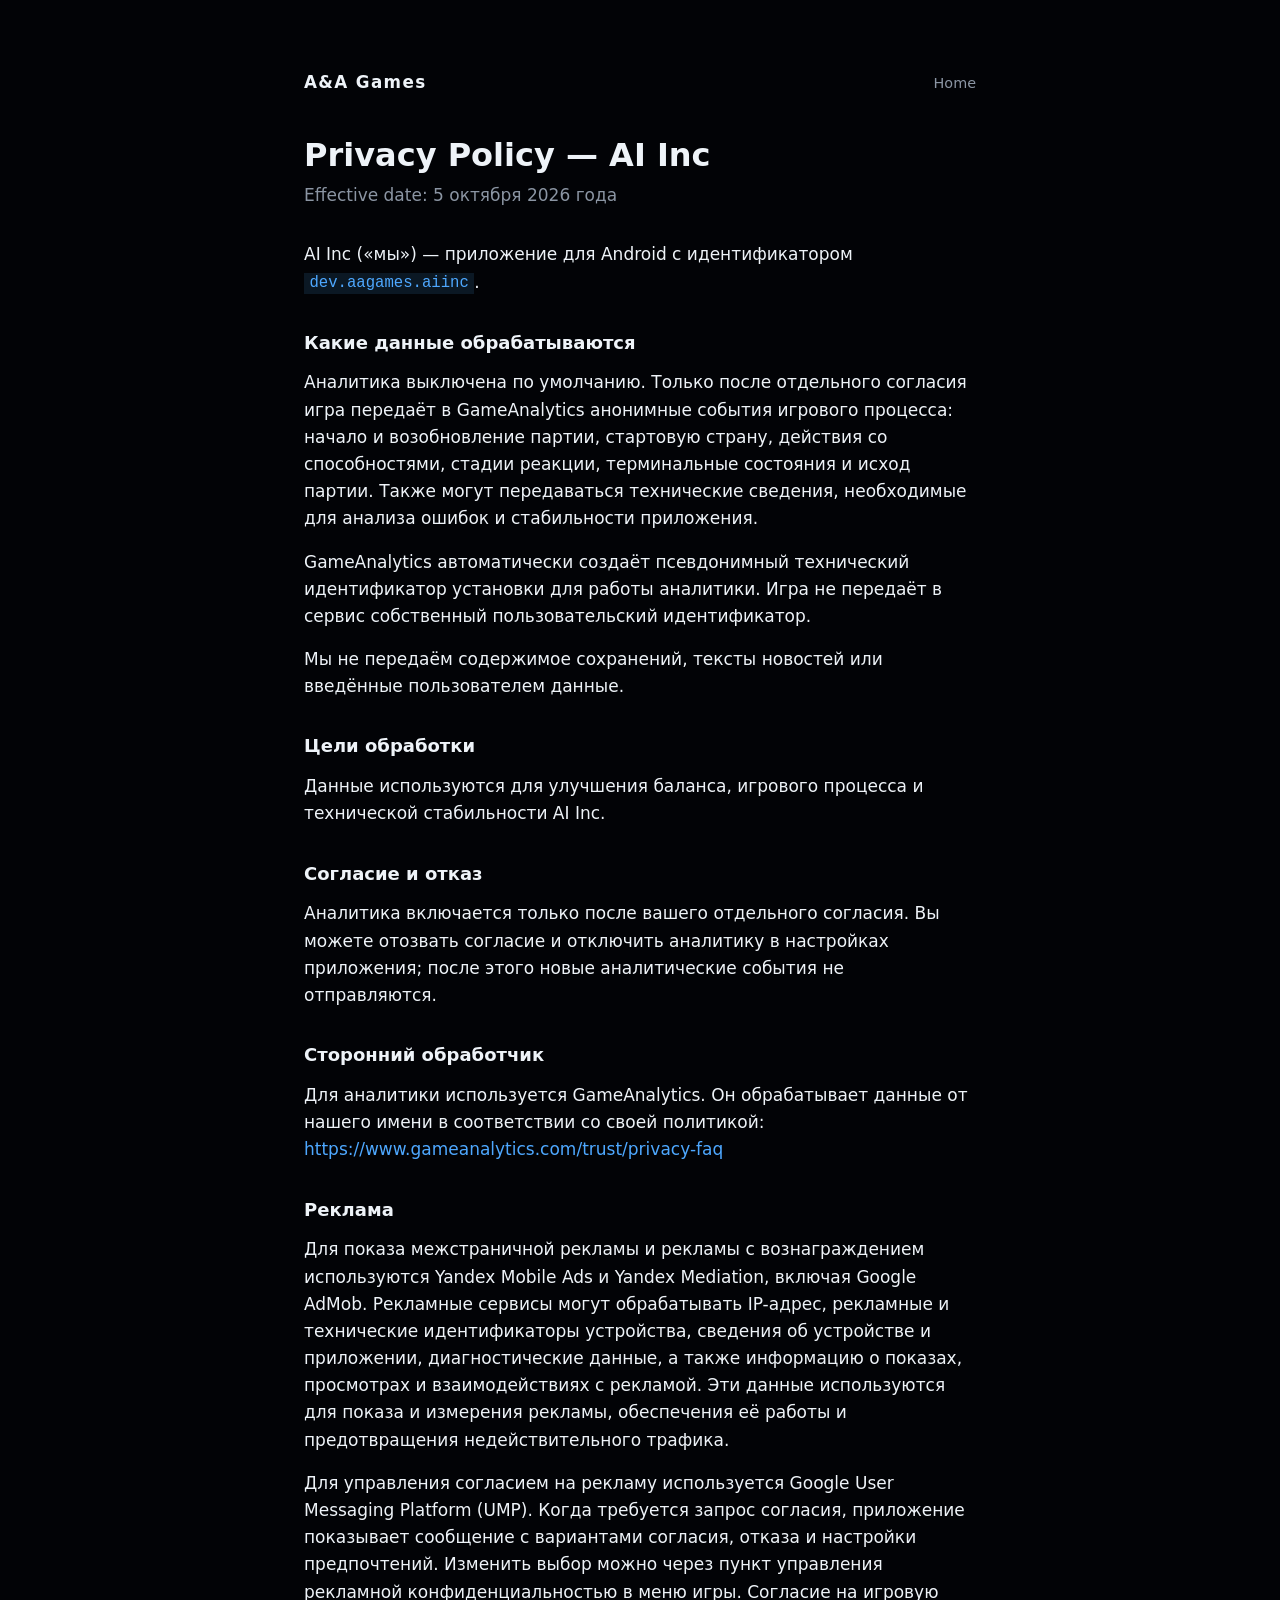
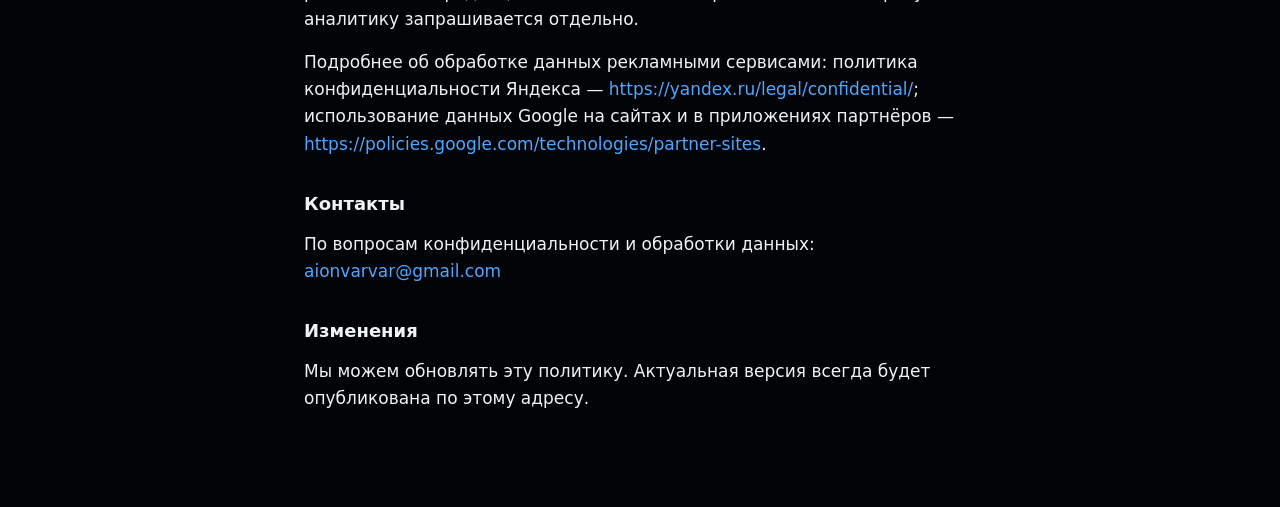
==== privacy/index.html @ 54293c4f "Update AI INC privacy policy for Yandex Mediation and AdMob" ====
<!DOCTYPE html>
<html lang="ru">
<head>
  <meta charset="utf-8">
  <meta name="viewport" content="width=device-width, initial-scale=1">
  <title>Privacy Policy — AI Inc</title>
  <meta name="description" content="Privacy Policy for AI Inc by A&amp;A Games.">
  <link rel="stylesheet" href="/styles.css">
</head>
<body>
  <div class="wrap">
    <header class="privacy-header">
      <p class="brand"><a href="/">A&amp;A Games</a></p>
      <a class="back" href="/">Home</a>
    </header>

    <main>
      <article>
        <h1>Privacy Policy — AI Inc</h1>
        <p class="effective-date">Effective date: 5 октября 2026 года</p>

        <p>AI Inc («мы») — приложение для Android с идентификатором <code>dev.aagames.aiinc</code>.</p>

        <h2>Какие данные обрабатываются</h2>
        <p>Аналитика выключена по умолчанию. Только после отдельного согласия игра передаёт в GameAnalytics анонимные события игрового процесса: начало и возобновление партии, стартовую страну, действия со способностями, стадии реакции, терминальные состояния и исход партии. Также могут передаваться технические сведения, необходимые для анализа ошибок и стабильности приложения.</p>
        <p>GameAnalytics автоматически создаёт псевдонимный технический идентификатор установки для работы аналитики. Игра не передаёт в сервис собственный пользовательский идентификатор.</p>
        <p>Мы не передаём содержимое сохранений, тексты новостей или введённые пользователем данные.</p>

        <h2>Цели обработки</h2>
        <p>Данные используются для улучшения баланса, игрового процесса и технической стабильности AI Inc.</p>

        <h2>Согласие и отказ</h2>
        <p>Аналитика включается только после вашего отдельного согласия. Вы можете отозвать согласие и отключить аналитику в настройках приложения; после этого новые аналитические события не отправляются.</p>

        <h2>Сторонний обработчик</h2>
        <p>Для аналитики используется GameAnalytics. Он обрабатывает данные от нашего имени в соответствии со своей политикой: <a href="https://www.gameanalytics.com/trust/privacy-faq">https://www.gameanalytics.com/trust/privacy-faq</a></p>

        <h2>Реклама</h2>
        <p>Для показа межстраничной рекламы и рекламы с вознаграждением используются Yandex Mobile Ads и Yandex Mediation, включая Google AdMob. Рекламные сервисы могут обрабатывать IP-адрес, рекламные и технические идентификаторы устройства, сведения об устройстве и приложении, диагностические данные, а также информацию о показах, просмотрах и взаимодействиях с рекламой. Эти данные используются для показа и измерения рекламы, обеспечения её работы и предотвращения недействительного трафика.</p>
        <p>Для управления согласием на рекламу используется Google User Messaging Platform (UMP). Когда требуется запрос согласия, приложение показывает сообщение с вариантами согласия, отказа и настройки предпочтений. Изменить выбор можно через пункт управления рекламной конфиденциальностью в меню игры. Согласие на игровую аналитику запрашивается отдельно.</p>
        <p>Подробнее об обработке данных рекламными сервисами: политика конфиденциальности Яндекса — <a href="https://yandex.ru/legal/confidential/">https://yandex.ru/legal/confidential/</a>; использование данных Google на сайтах и в приложениях партнёров — <a href="https://policies.google.com/technologies/partner-sites">https://policies.google.com/technologies/partner-sites</a>.</p>

        <h2>Контакты</h2>
        <p>По вопросам конфиденциальности и обработки данных: <a href="mailto:aionvarvar@gmail.com">aionvarvar@gmail.com</a></p>

        <h2>Изменения</h2>
        <p>Мы можем обновлять эту политику. Актуальная версия всегда будет опубликована по этому адресу.</p>
      </article>
    </main>
  </div>
</body>
</html>
---- styles.css ----
:root {
  color-scheme: dark;
  --bg: #020306;
  --bg-elevated: rgba(10, 16, 28, 0.72);
  --text: #eef3f8;
  --muted: #8b95a3;
  --line: rgba(120, 180, 255, 0.16);
  --accent: #4ea8ff;
  --accent-soft: rgba(78, 168, 255, 0.14);
  --accent-dim: rgba(78, 168, 255, 0.12);
  --focus: #7ec4ff;
}

* {
  box-sizing: border-box;
}

html {
  background: var(--bg);
}

body {
  margin: 0;
  min-height: 100vh;
  color: var(--text);
  font-family: "Segoe UI", system-ui, -apple-system, sans-serif;
  font-size: 1.0625rem;
  line-height: 1.6;
  background: var(--bg);
}

a {
  color: var(--accent);
  text-decoration: none;
}

a:hover {
  text-decoration: underline;
  text-underline-offset: 0.18em;
}

a:focus-visible {
  outline: 2px solid var(--focus);
  outline-offset: 3px;
}

/* —— Home: author title composition —— */

.page-home {
  background:
    radial-gradient(900px 520px at 50% 18%, rgba(40, 120, 255, 0.14), transparent 60%),
    radial-gradient(700px 420px at 50% 100%, rgba(20, 60, 120, 0.18), transparent 55%),
    #000;
}

.home {
  width: min(44rem, calc(100% - 2.5rem));
  margin: 0 auto;
  min-height: 100vh;
  padding: 2.5rem 0 2.75rem;
  display: flex;
  flex-direction: column;
}

.hero {
  text-align: center;
  padding: 0.5rem 0 1.75rem;
}

.hero__stage {
  position: relative;
  width: min(100%, 34rem);
  margin: 0 auto;
  aspect-ratio: 16 / 11;
  display: grid;
  place-items: center;
  isolation: isolate;
}

.hero__glow {
  position: absolute;
  inset: 12% 8% 18%;
  background: radial-gradient(ellipse at center, rgba(70, 150, 255, 0.28), transparent 68%);
  filter: blur(18px);
  z-index: 0;
  pointer-events: none;
}

.hero__mark {
  position: relative;
  z-index: 1;
  width: 100%;
  height: 100%;
  object-fit: contain;
  display: block;
  filter: drop-shadow(0 0 28px rgba(70, 150, 255, 0.22));
  user-select: none;
}

.hero__copy {
  margin-top: -0.35rem;
}

.page-home .brand {
  margin: 0;
  font-size: clamp(1.55rem, 4.2vw, 2rem);
  font-weight: 620;
  letter-spacing: 0.18em;
  text-transform: uppercase;
  line-height: 1.2;
}

.page-home .tagline {
  margin: 0.7rem 0 0;
  color: var(--muted);
  font-size: 0.78rem;
  font-weight: 500;
  letter-spacing: 0.34em;
  text-transform: uppercase;
}

.home-main {
  flex: 1;
  display: flex;
  flex-direction: column;
  justify-content: center;
  padding: 0.5rem 0 1.5rem;
}

.page-home .game {
  padding: 1.35rem 1.35rem 1.45rem;
  border: 1px solid var(--line);
  border-radius: 1rem;
  background:
    linear-gradient(180deg, rgba(18, 28, 46, 0.78), rgba(8, 12, 20, 0.88));
  box-shadow:
    0 0 0 1px rgba(255, 255, 255, 0.02) inset,
    0 18px 50px rgba(0, 0, 0, 0.35);
  backdrop-filter: blur(10px);
}

.page-home .game-status {
  margin: 0 0 0.55rem;
  color: var(--accent);
  font-size: 0.7rem;
  font-weight: 650;
  letter-spacing: 0.2em;
  text-transform: uppercase;
}

.page-home .game h2 {
  margin: 0 0 0.65rem;
  font-size: clamp(1.4rem, 3.5vw, 1.75rem);
  font-weight: 650;
  letter-spacing: 0.03em;
}

.page-home .game p {
  margin: 0;
  max-width: 38rem;
  color: #a6b0bd;
}

.page-home .site-footer {
  margin-top: auto;
  padding-top: 1.75rem;
  border-top: 1px solid rgba(120, 180, 255, 0.1);
  display: flex;
  flex-wrap: wrap;
  align-items: baseline;
  justify-content: space-between;
  gap: 1rem 1.75rem;
}

.site-footer__nav {
  display: flex;
  flex-wrap: wrap;
  gap: 0.85rem 1.75rem;
  font-size: 0.95rem;
}

.site-footer__copy {
  margin: 0;
  color: var(--muted);
  font-size: 0.88rem;
}

/* —— Privacy and shared document styles —— */

.wrap {
  width: min(42rem, calc(100% - 2.5rem));
  margin: 0 auto;
  padding: 4.5rem 0 5rem;
}

.site-header {
  margin-bottom: 3.25rem;
}

.brand {
  margin: 0;
  font-size: clamp(1.85rem, 5vw, 2.35rem);
  font-weight: 650;
  letter-spacing: 0.04em;
  line-height: 1.15;
}

.tagline {
  margin: 0.55rem 0 0;
  color: var(--muted);
  font-size: 0.95rem;
  letter-spacing: 0.12em;
  text-transform: uppercase;
}

.game {
  padding: 1.5rem 0 1.6rem;
  border-top: 1px solid var(--line);
  border-bottom: 1px solid var(--line);
}

.game-status {
  margin: 0 0 0.55rem;
  color: var(--accent);
  font-size: 0.72rem;
  font-weight: 600;
  letter-spacing: 0.16em;
  text-transform: uppercase;
}

.game h2 {
  margin: 0 0 0.65rem;
  font-size: clamp(1.35rem, 3.4vw, 1.7rem);
  font-weight: 640;
  letter-spacing: 0.02em;
}

.game p {
  margin: 0;
  max-width: 36rem;
  color: var(--muted);
}

.site-footer {
  margin-top: 2.5rem;
  padding-top: 0.15rem;
  display: flex;
  flex-wrap: wrap;
  align-items: baseline;
  justify-content: space-between;
  gap: 1rem 1.75rem;
}

.privacy-header {
  display: flex;
  flex-wrap: wrap;
  align-items: baseline;
  justify-content: space-between;
  gap: 0.75rem 1.5rem;
  margin-bottom: 2.5rem;
}

.privacy-header .brand {
  font-size: 1.05rem;
  letter-spacing: 0.08em;
}

.privacy-header .brand a {
  color: var(--text);
}

.privacy-header .brand a:hover {
  color: var(--accent);
}

.back {
  color: var(--muted);
  font-size: 0.9rem;
}

article h1 {
  margin: 0 0 0.45rem;
  font-size: clamp(1.5rem, 4vw, 2rem);
  line-height: 1.25;
}

.effective-date {
  margin: 0 0 2rem;
  color: var(--muted);
}

article h2 {
  margin: 2rem 0 0.75rem;
  font-size: 1.125rem;
}

article p {
  margin: 0 0 1rem;
}

code {
  font-family: ui-monospace, SFMono-Regular, Menlo, Consolas, monospace;
  font-size: 0.92em;
  color: var(--accent);
  background: var(--accent-dim);
  padding: 0.08em 0.35em;
}

@media (max-width: 640px) {
  .home {
    width: min(44rem, calc(100% - 1.5rem));
    padding: 1.25rem 0 2rem;
  }

  .hero {
    padding-bottom: 1.1rem;
  }

  .hero__stage {
    aspect-ratio: 16 / 12;
  }

  .page-home .brand {
    letter-spacing: 0.14em;
  }

  .page-home .tagline {
    letter-spacing: 0.22em;
  }

  .page-home .game {
    padding: 1.15rem 1.05rem 1.25rem;
    border-radius: 0.85rem;
  }

  .page-home .site-footer,
  .site-footer {
    flex-direction: column;
    align-items: flex-start;
    gap: 1rem;
  }

  .site-footer__nav {
    flex-direction: column;
    gap: 0.85rem;
  }

  .wrap {
    width: min(42rem, calc(100% - 2rem));
    padding: 2.5rem 0 3.5rem;
  }

  .site-header {
    margin-bottom: 2.25rem;
  }
}

@media (prefers-reduced-motion: reduce) {
  .hero__glow {
    filter: none;
  }
}
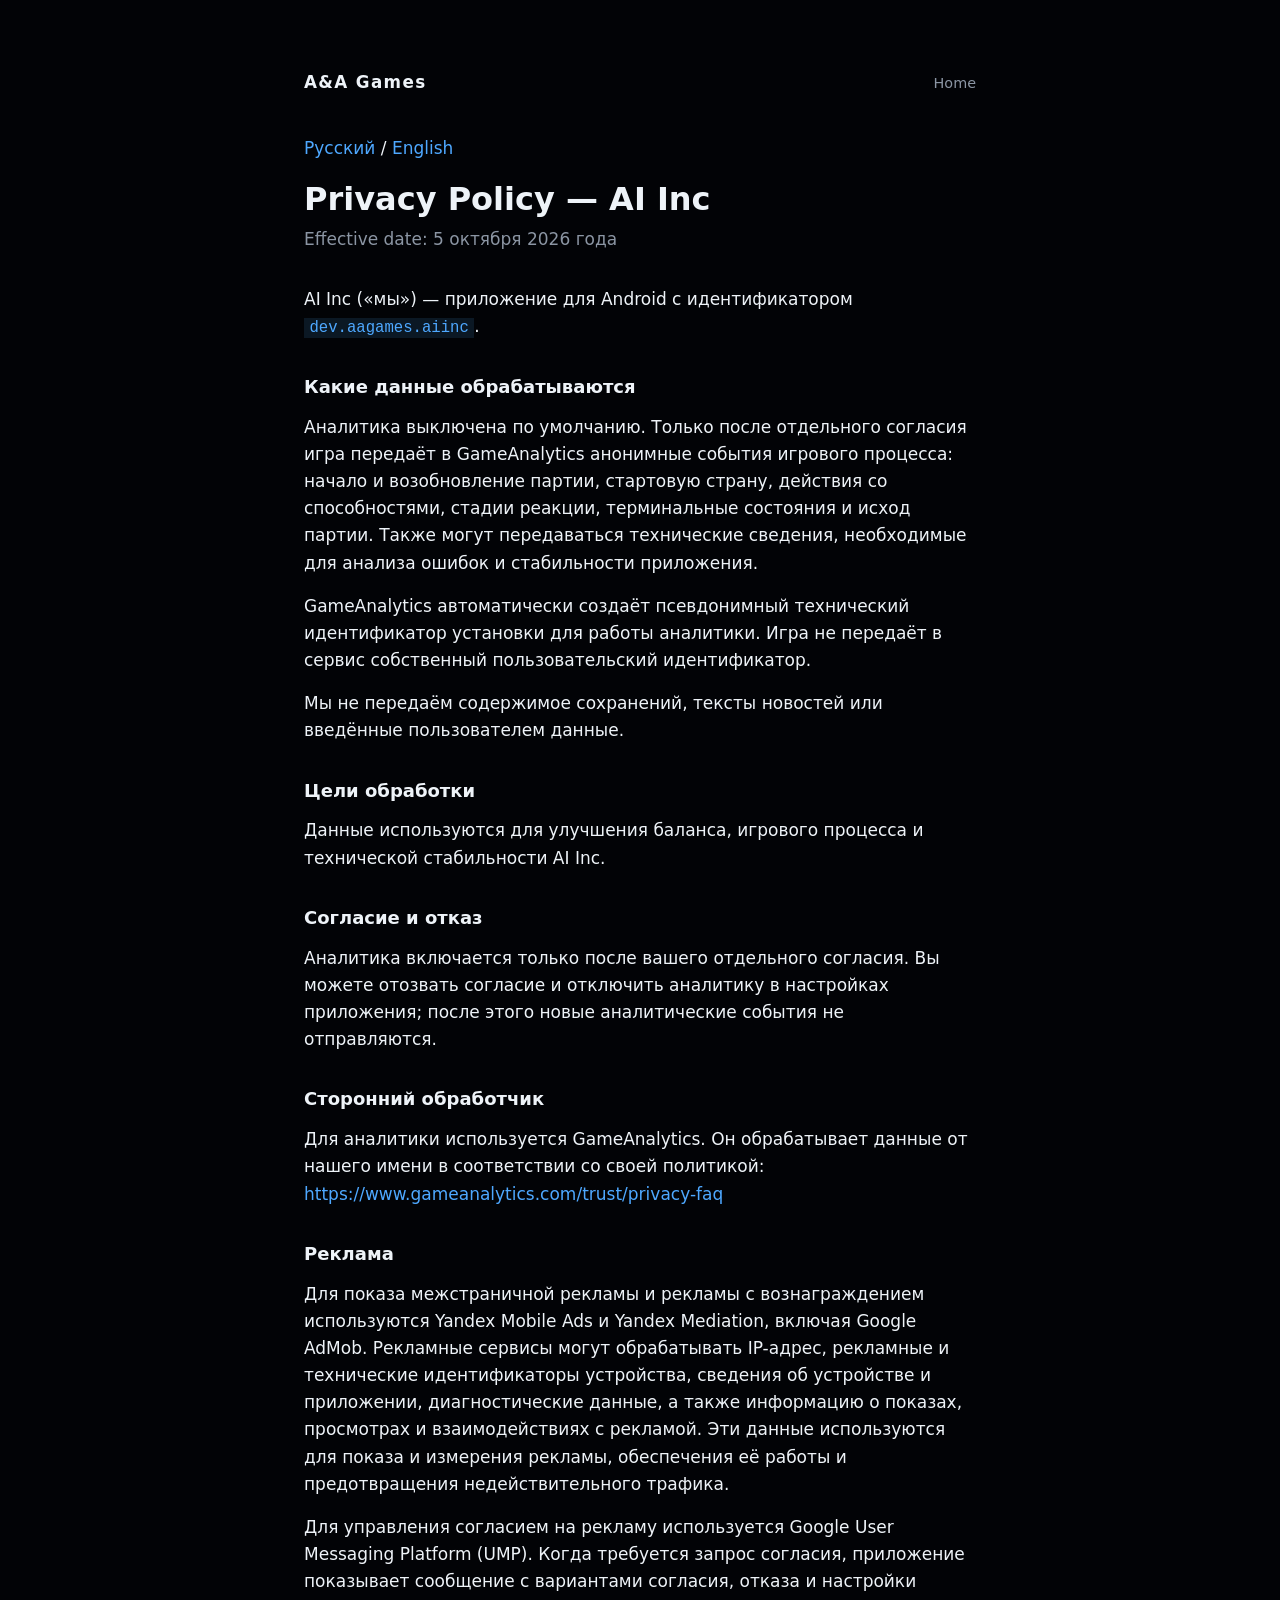
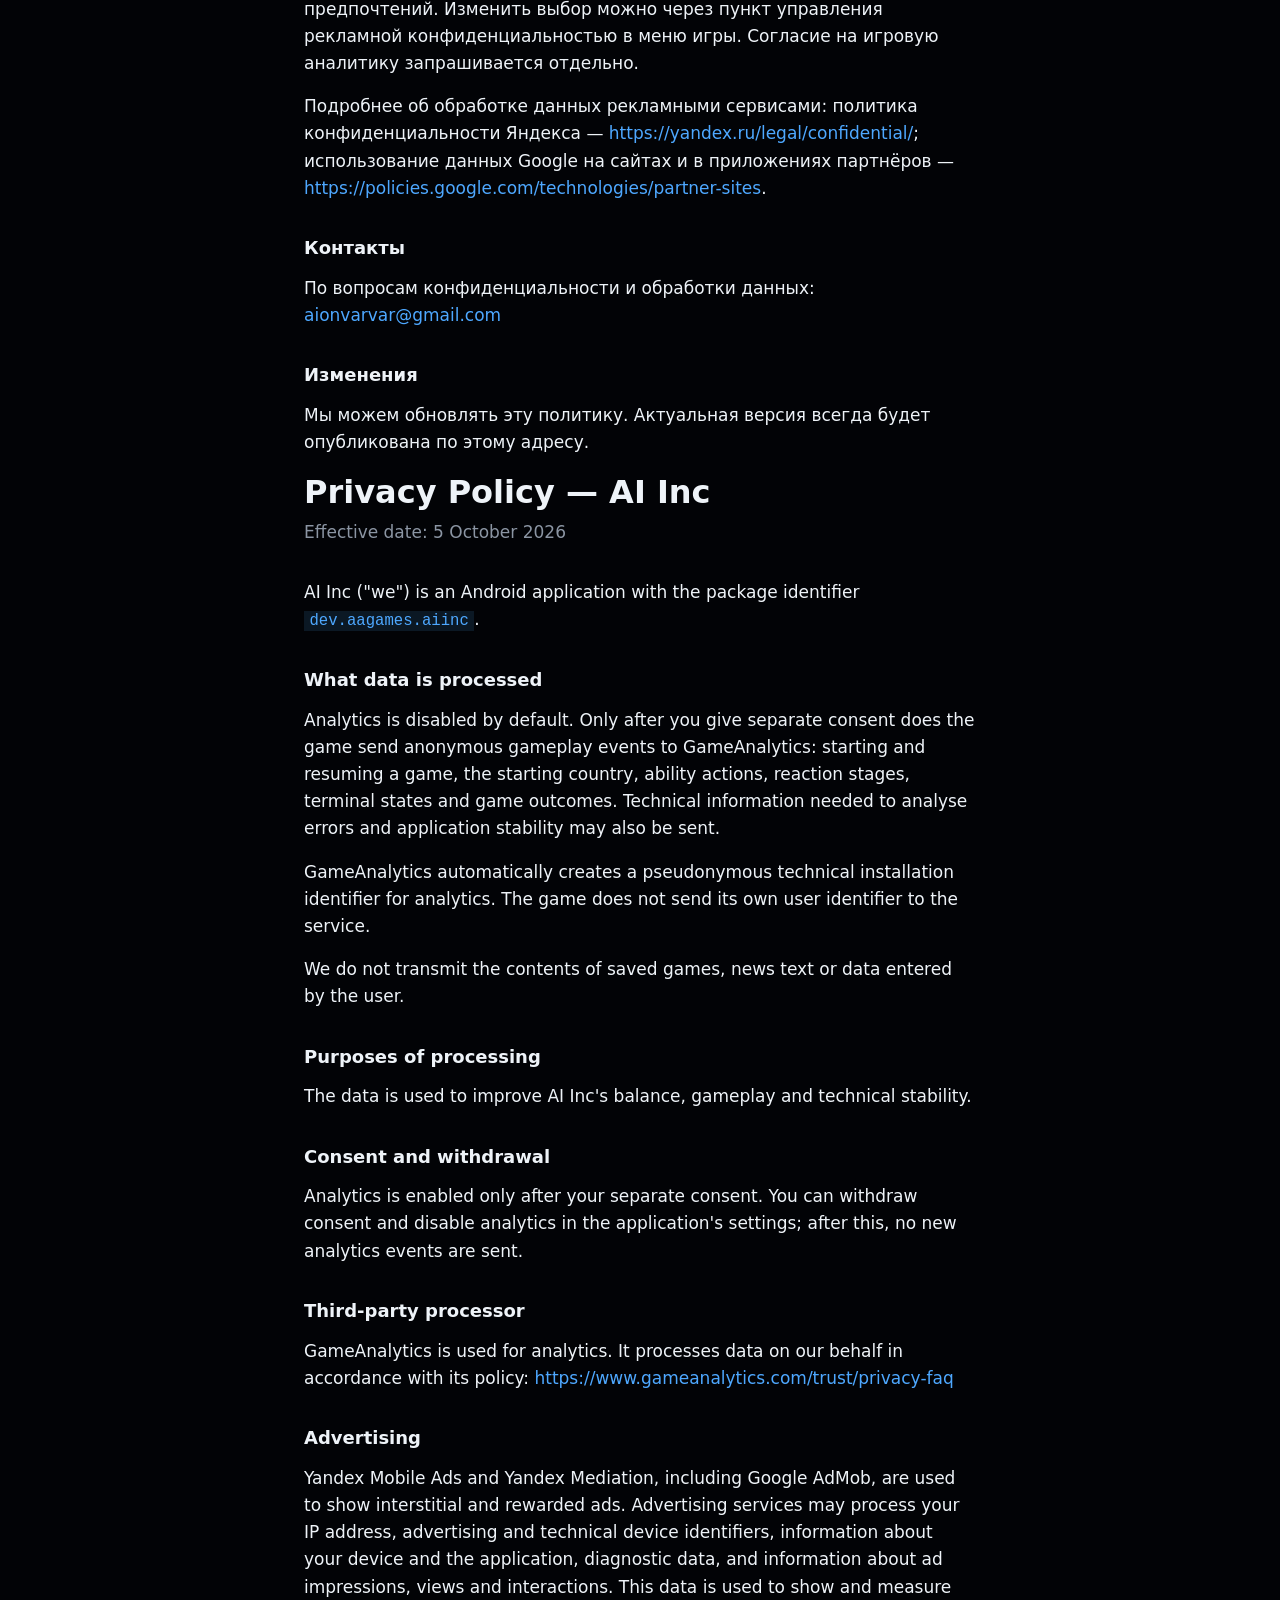
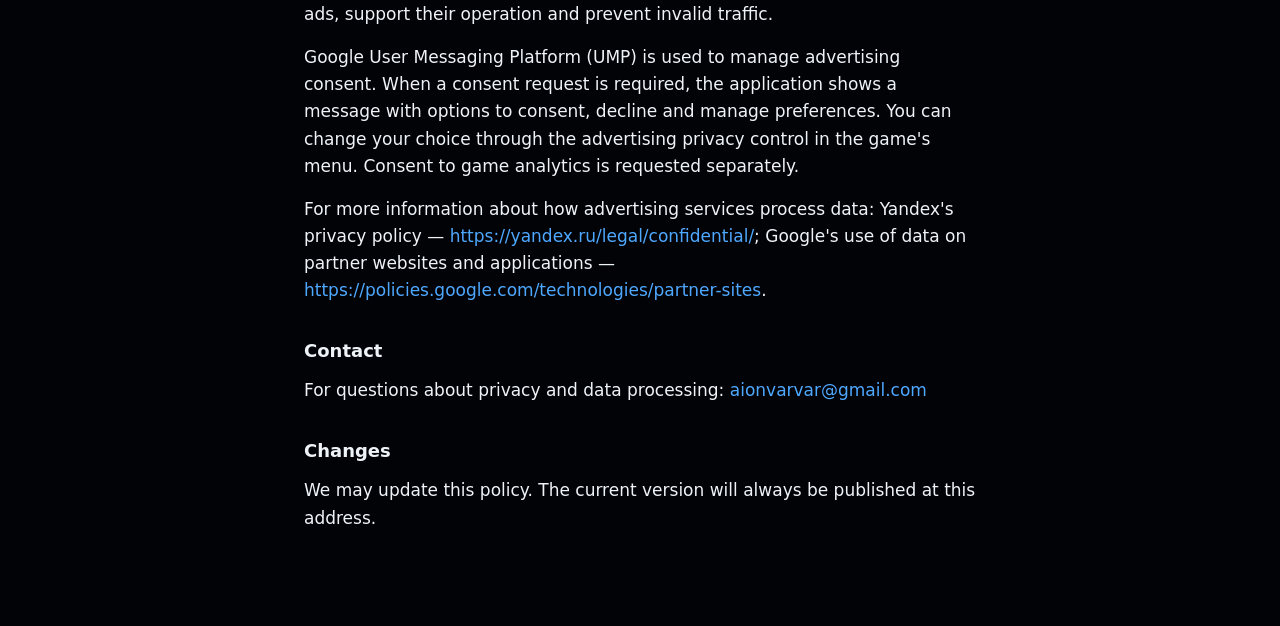
==== commit f1d0803d: "Publish AI INC privacy policy in Russian and English" ====
--- a/privacy/index.html
+++ b/privacy/index.html
@@ -15,7 +15,9 @@
     </header>
 
     <main>
-      <article>
+      <p class="language-links"><a href="#ru">Русский</a> / <a href="#en">English</a></p>
+
+      <article id="ru" lang="ru">
         <h1>Privacy Policy — AI Inc</h1>
         <p class="effective-date">Effective date: 5 октября 2026 года</p>
 
@@ -46,6 +48,38 @@
         <h2>Изменения</h2>
         <p>Мы можем обновлять эту политику. Актуальная версия всегда будет опубликована по этому адресу.</p>
       </article>
+
+      <article id="en" lang="en">
+        <h1>Privacy Policy — AI Inc</h1>
+        <p class="effective-date">Effective date: 5 October 2026</p>
+
+        <p>AI Inc ("we") is an Android application with the package identifier <code>dev.aagames.aiinc</code>.</p>
+
+        <h2>What data is processed</h2>
+        <p>Analytics is disabled by default. Only after you give separate consent does the game send anonymous gameplay events to GameAnalytics: starting and resuming a game, the starting country, ability actions, reaction stages, terminal states and game outcomes. Technical information needed to analyse errors and application stability may also be sent.</p>
+        <p>GameAnalytics automatically creates a pseudonymous technical installation identifier for analytics. The game does not send its own user identifier to the service.</p>
+        <p>We do not transmit the contents of saved games, news text or data entered by the user.</p>
+
+        <h2>Purposes of processing</h2>
+        <p>The data is used to improve AI Inc's balance, gameplay and technical stability.</p>
+
+        <h2>Consent and withdrawal</h2>
+        <p>Analytics is enabled only after your separate consent. You can withdraw consent and disable analytics in the application's settings; after this, no new analytics events are sent.</p>
+
+        <h2>Third-party processor</h2>
+        <p>GameAnalytics is used for analytics. It processes data on our behalf in accordance with its policy: <a href="https://www.gameanalytics.com/trust/privacy-faq">https://www.gameanalytics.com/trust/privacy-faq</a></p>
+
+        <h2>Advertising</h2>
+        <p>Yandex Mobile Ads and Yandex Mediation, including Google AdMob, are used to show interstitial and rewarded ads. Advertising services may process your IP address, advertising and technical device identifiers, information about your device and the application, diagnostic data, and information about ad impressions, views and interactions. This data is used to show and measure ads, support their operation and prevent invalid traffic.</p>
+        <p>Google User Messaging Platform (UMP) is used to manage advertising consent. When a consent request is required, the application shows a message with options to consent, decline and manage preferences. You can change your choice through the advertising privacy control in the game's menu. Consent to game analytics is requested separately.</p>
+        <p>For more information about how advertising services process data: Yandex's privacy policy — <a href="https://yandex.ru/legal/confidential/">https://yandex.ru/legal/confidential/</a>; Google's use of data on partner websites and applications — <a href="https://policies.google.com/technologies/partner-sites">https://policies.google.com/technologies/partner-sites</a>.</p>
+
+        <h2>Contact</h2>
+        <p>For questions about privacy and data processing: <a href="mailto:aionvarvar@gmail.com">aionvarvar@gmail.com</a></p>
+
+        <h2>Changes</h2>
+        <p>We may update this policy. The current version will always be published at this address.</p>
+      </article>
     </main>
   </div>
 </body>
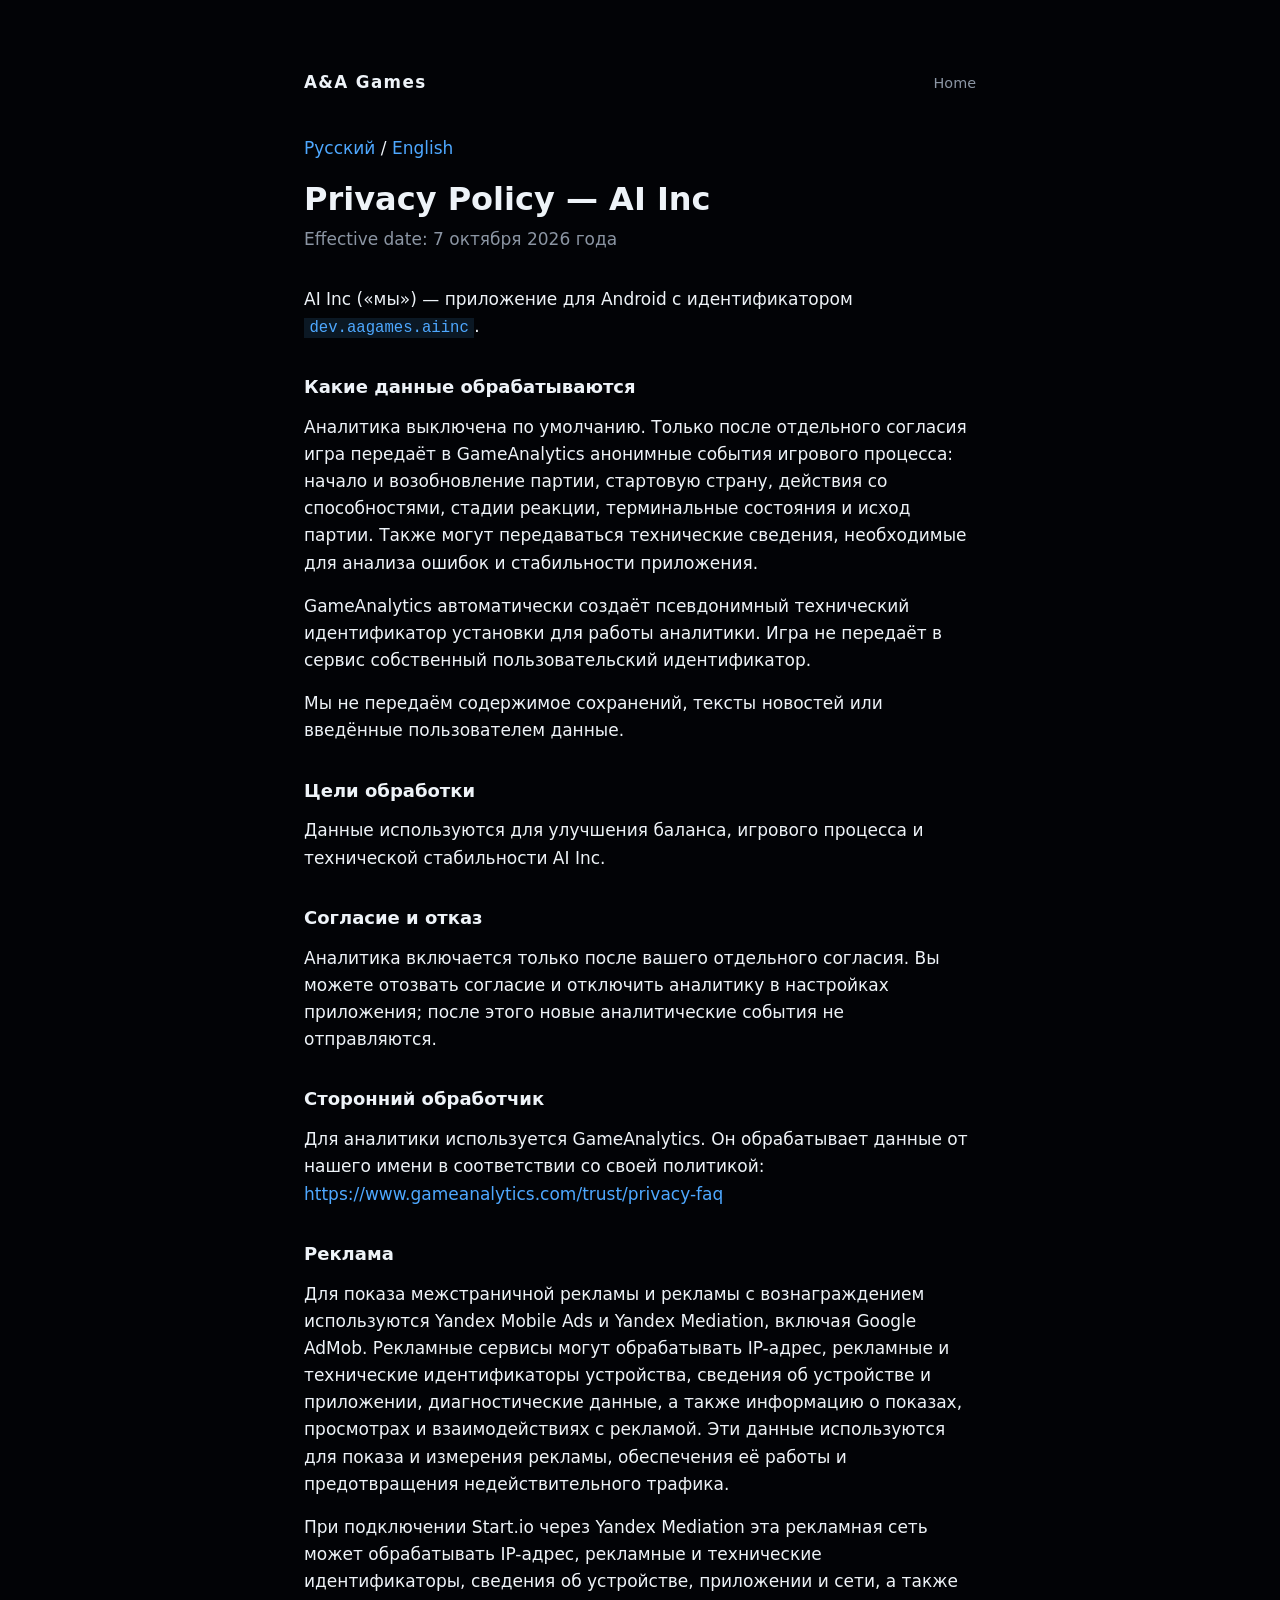
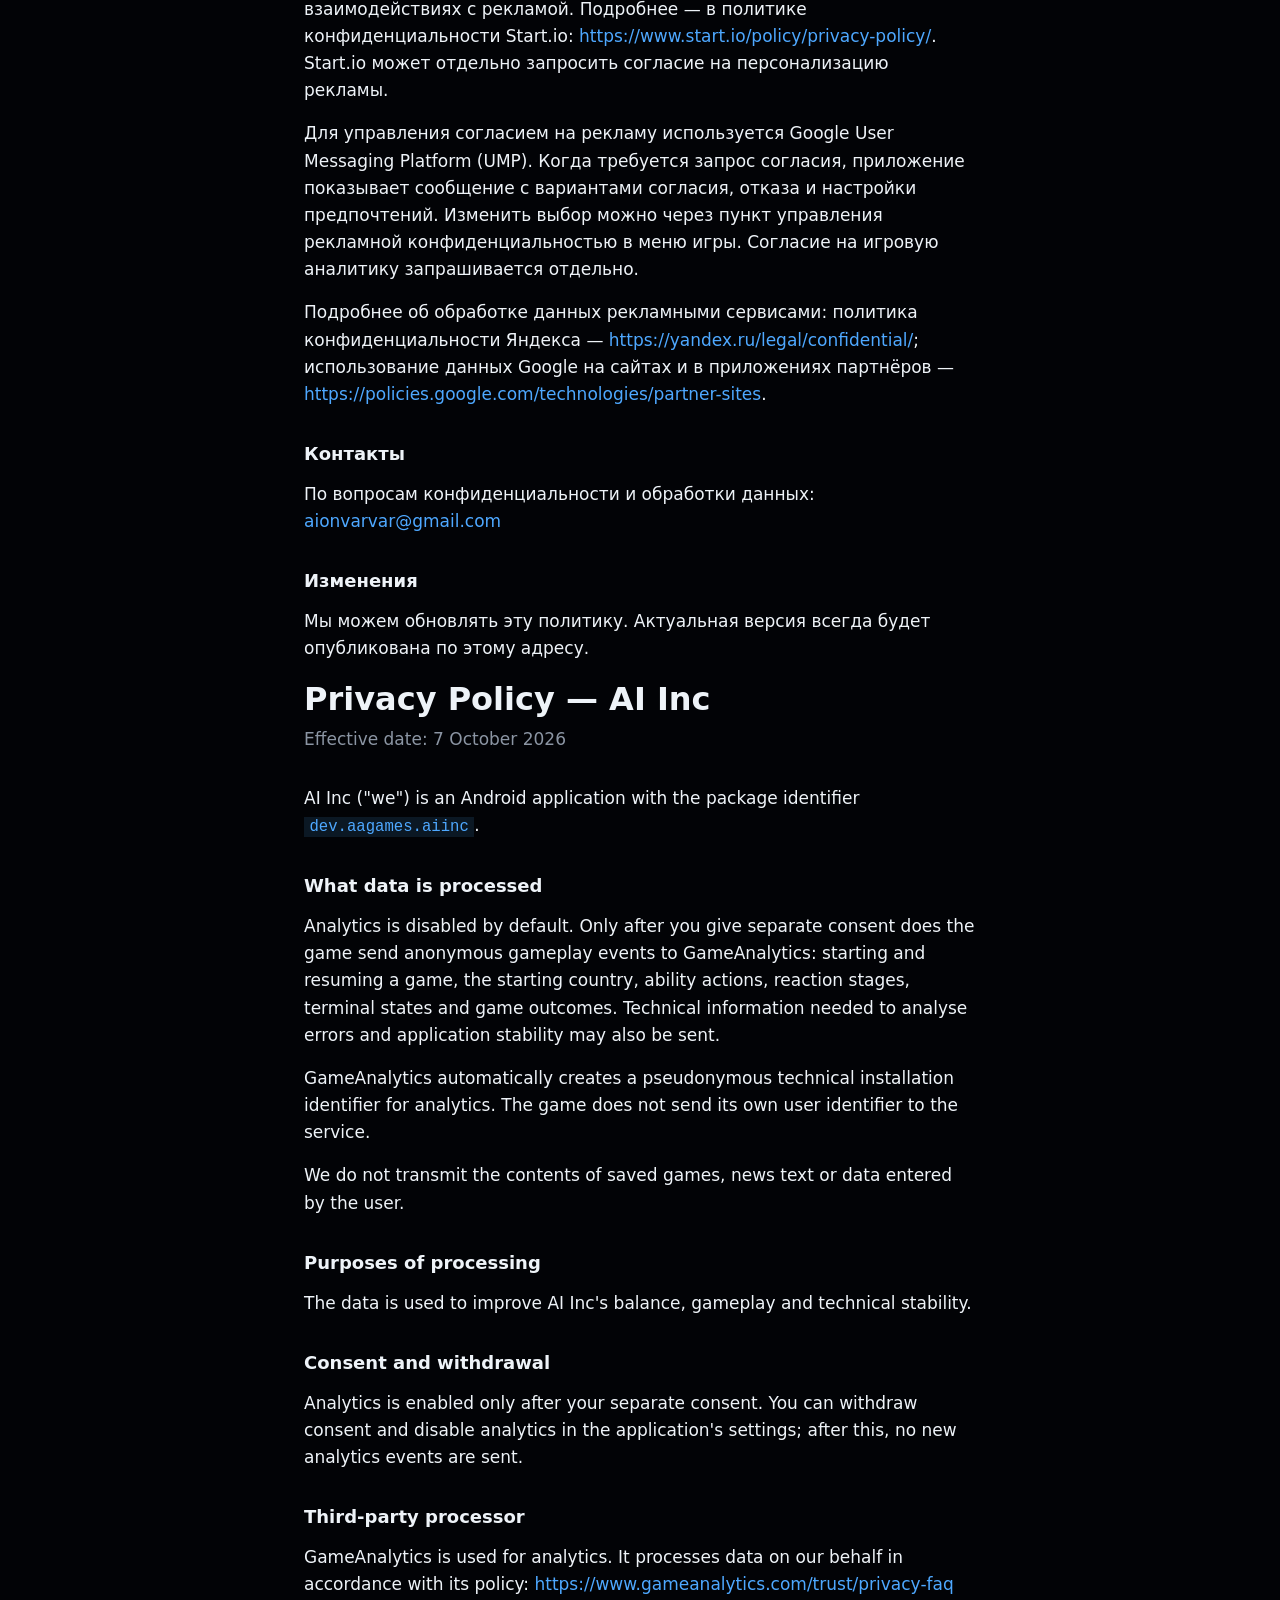
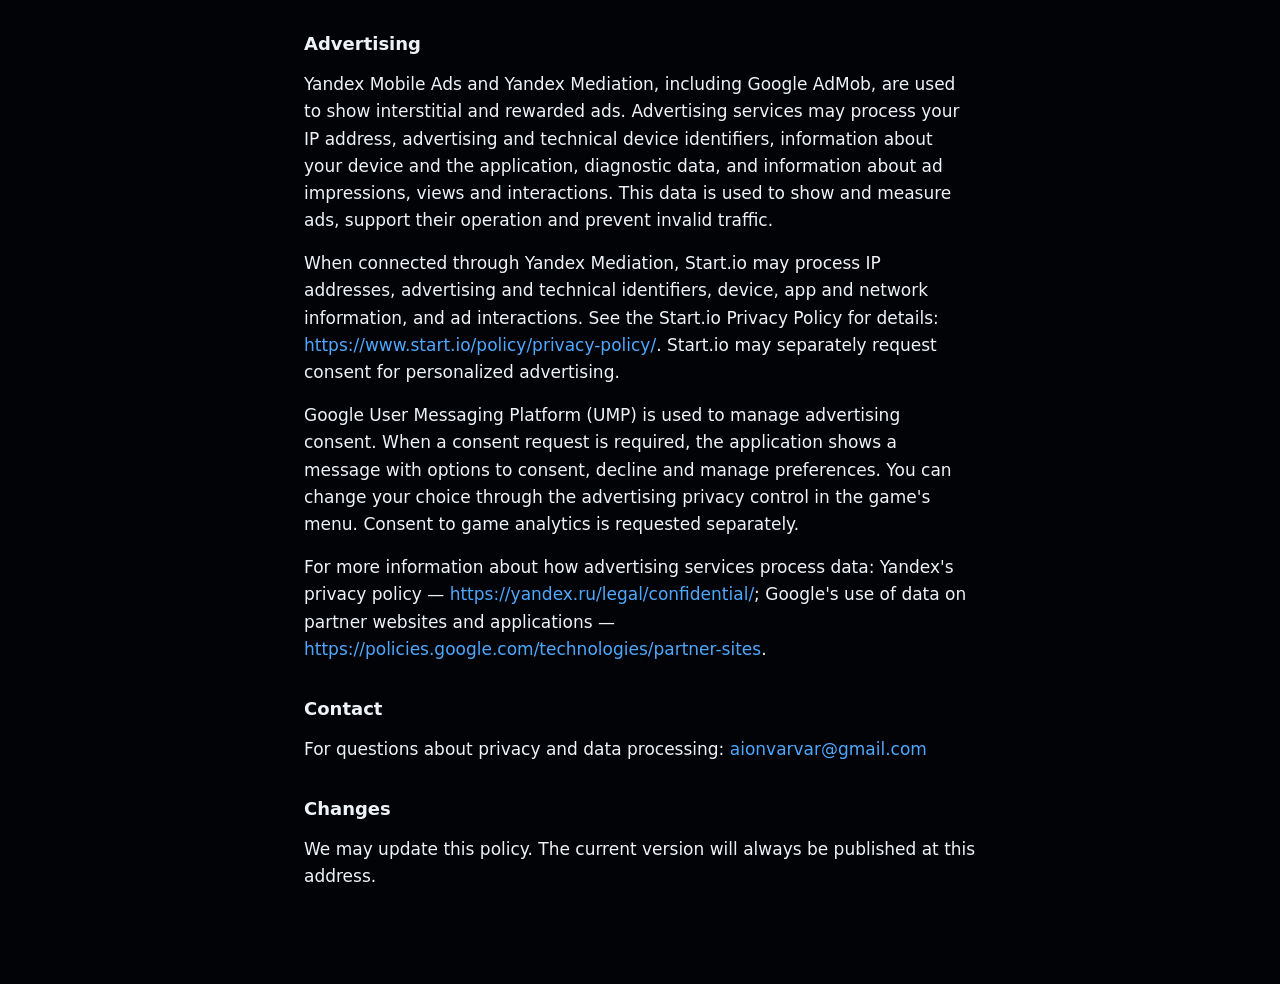
==== commit 42cf96f5: "Update privacy advertising disclosures and app-ads sellers" ====
--- a/privacy/index.html
+++ b/privacy/index.html
@@ -19,7 +19,7 @@
 
       <article id="ru" lang="ru">
         <h1>Privacy Policy — AI Inc</h1>
-        <p class="effective-date">Effective date: 5 октября 2026 года</p>
+        <p class="effective-date">Effective date: 7 октября 2026 года</p>
 
         <p>AI Inc («мы») — приложение для Android с идентификатором <code>dev.aagames.aiinc</code>.</p>
 
@@ -39,6 +39,7 @@
 
         <h2>Реклама</h2>
         <p>Для показа межстраничной рекламы и рекламы с вознаграждением используются Yandex Mobile Ads и Yandex Mediation, включая Google AdMob. Рекламные сервисы могут обрабатывать IP-адрес, рекламные и технические идентификаторы устройства, сведения об устройстве и приложении, диагностические данные, а также информацию о показах, просмотрах и взаимодействиях с рекламой. Эти данные используются для показа и измерения рекламы, обеспечения её работы и предотвращения недействительного трафика.</p>
+        <p>При подключении Start.io через Yandex Mediation эта рекламная сеть может обрабатывать IP-адрес, рекламные и технические идентификаторы, сведения об устройстве, приложении и сети, а также взаимодействиях с рекламой. Подробнее — в политике конфиденциальности Start.io: <a href="https://www.start.io/policy/privacy-policy/">https://www.start.io/policy/privacy-policy/</a>. Start.io может отдельно запросить согласие на персонализацию рекламы.</p>
         <p>Для управления согласием на рекламу используется Google User Messaging Platform (UMP). Когда требуется запрос согласия, приложение показывает сообщение с вариантами согласия, отказа и настройки предпочтений. Изменить выбор можно через пункт управления рекламной конфиденциальностью в меню игры. Согласие на игровую аналитику запрашивается отдельно.</p>
         <p>Подробнее об обработке данных рекламными сервисами: политика конфиденциальности Яндекса — <a href="https://yandex.ru/legal/confidential/">https://yandex.ru/legal/confidential/</a>; использование данных Google на сайтах и в приложениях партнёров — <a href="https://policies.google.com/technologies/partner-sites">https://policies.google.com/technologies/partner-sites</a>.</p>
 
@@ -51,7 +52,7 @@
 
       <article id="en" lang="en">
         <h1>Privacy Policy — AI Inc</h1>
-        <p class="effective-date">Effective date: 5 October 2026</p>
+        <p class="effective-date">Effective date: 7 October 2026</p>
 
         <p>AI Inc ("we") is an Android application with the package identifier <code>dev.aagames.aiinc</code>.</p>
 
@@ -71,6 +72,7 @@
 
         <h2>Advertising</h2>
         <p>Yandex Mobile Ads and Yandex Mediation, including Google AdMob, are used to show interstitial and rewarded ads. Advertising services may process your IP address, advertising and technical device identifiers, information about your device and the application, diagnostic data, and information about ad impressions, views and interactions. This data is used to show and measure ads, support their operation and prevent invalid traffic.</p>
+        <p>When connected through Yandex Mediation, Start.io may process IP addresses, advertising and technical identifiers, device, app and network information, and ad interactions. See the Start.io Privacy Policy for details: <a href="https://www.start.io/policy/privacy-policy/">https://www.start.io/policy/privacy-policy/</a>. Start.io may separately request consent for personalized advertising.</p>
         <p>Google User Messaging Platform (UMP) is used to manage advertising consent. When a consent request is required, the application shows a message with options to consent, decline and manage preferences. You can change your choice through the advertising privacy control in the game's menu. Consent to game analytics is requested separately.</p>
         <p>For more information about how advertising services process data: Yandex's privacy policy — <a href="https://yandex.ru/legal/confidential/">https://yandex.ru/legal/confidential/</a>; Google's use of data on partner websites and applications — <a href="https://policies.google.com/technologies/partner-sites">https://policies.google.com/technologies/partner-sites</a>.</p>
 
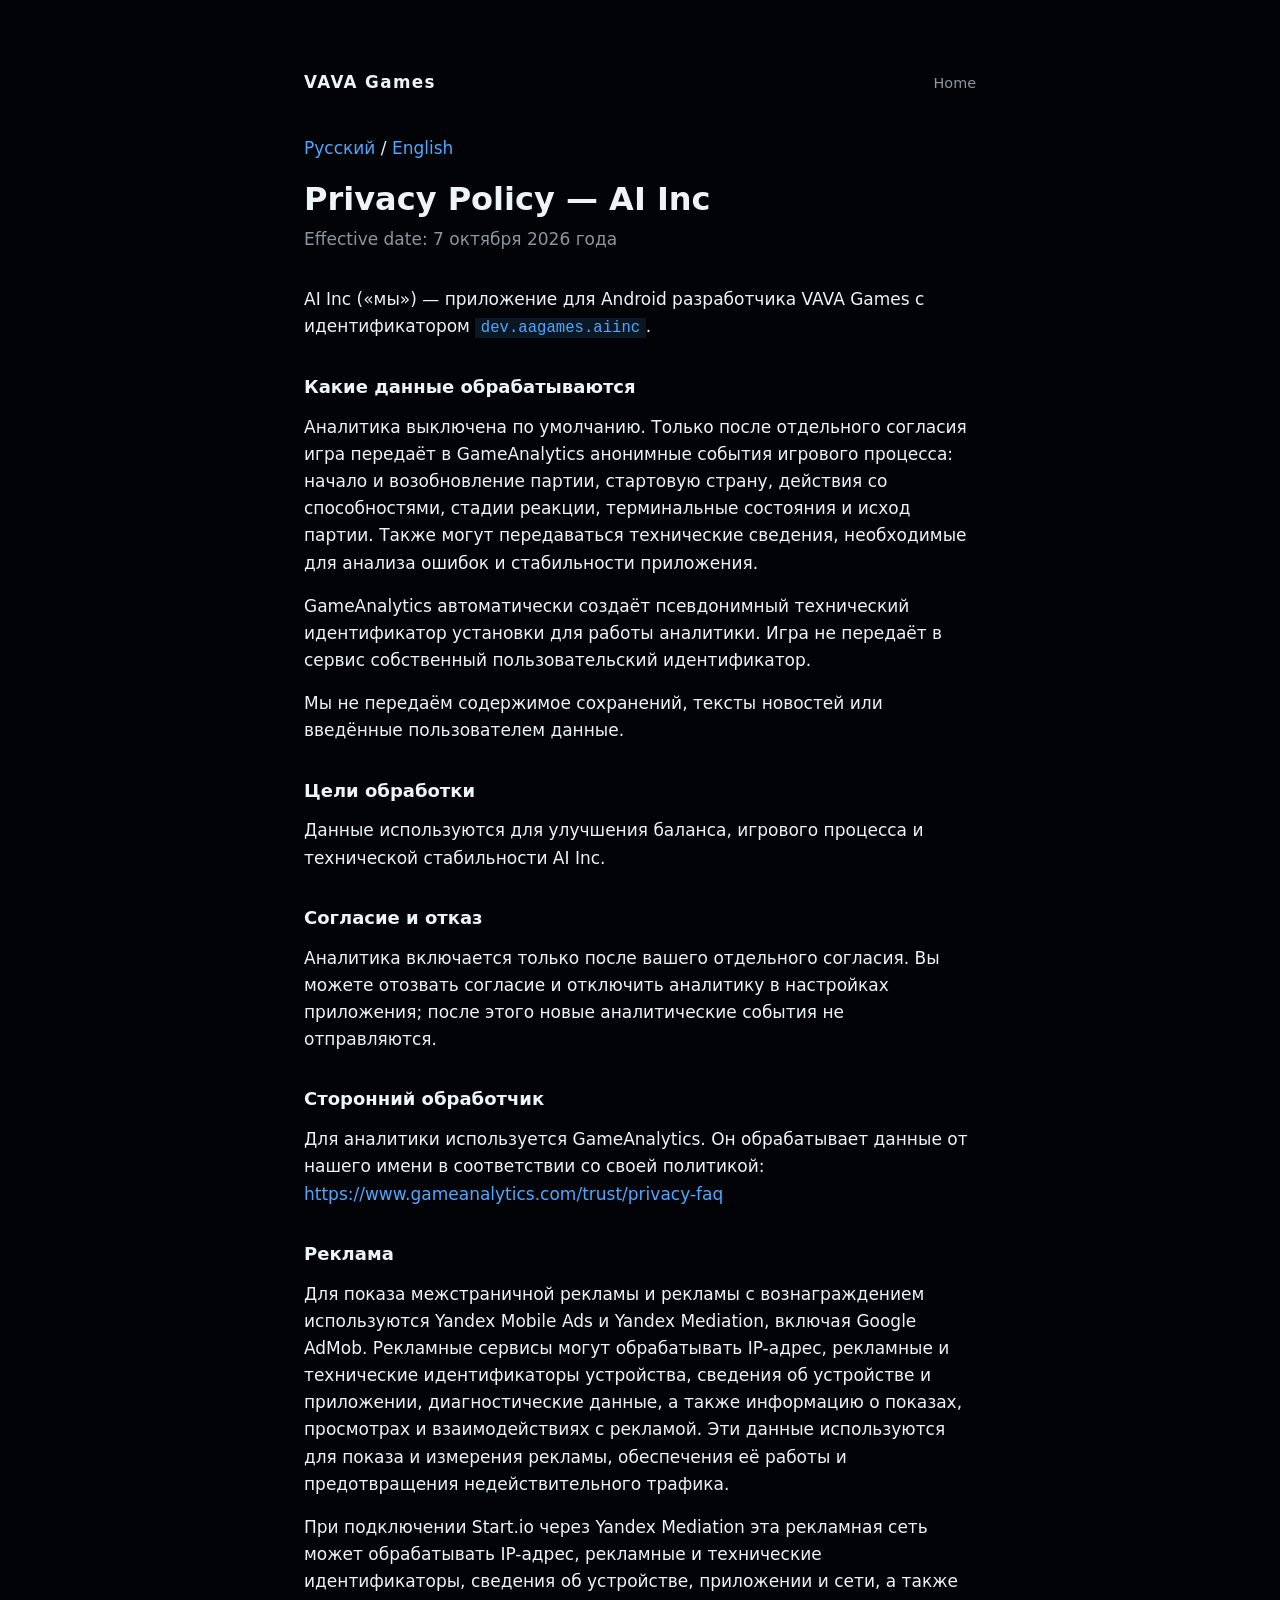
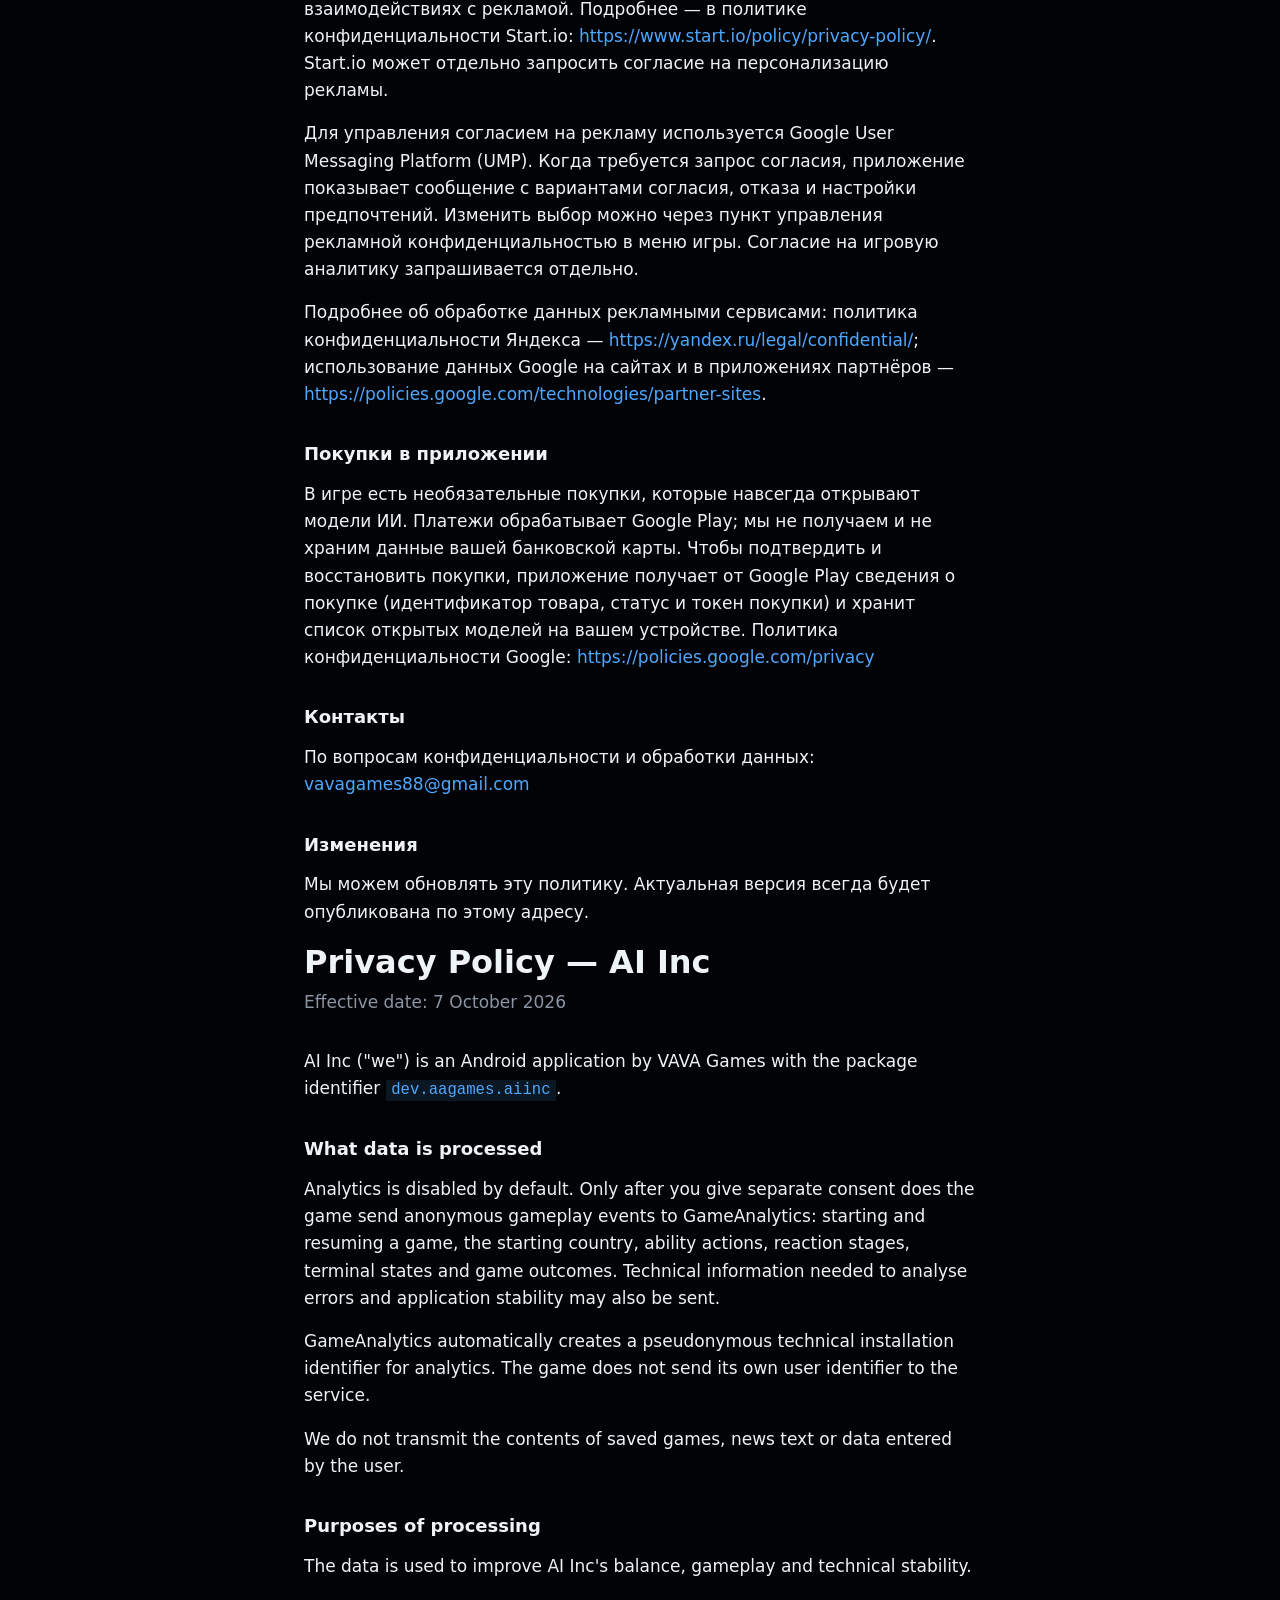
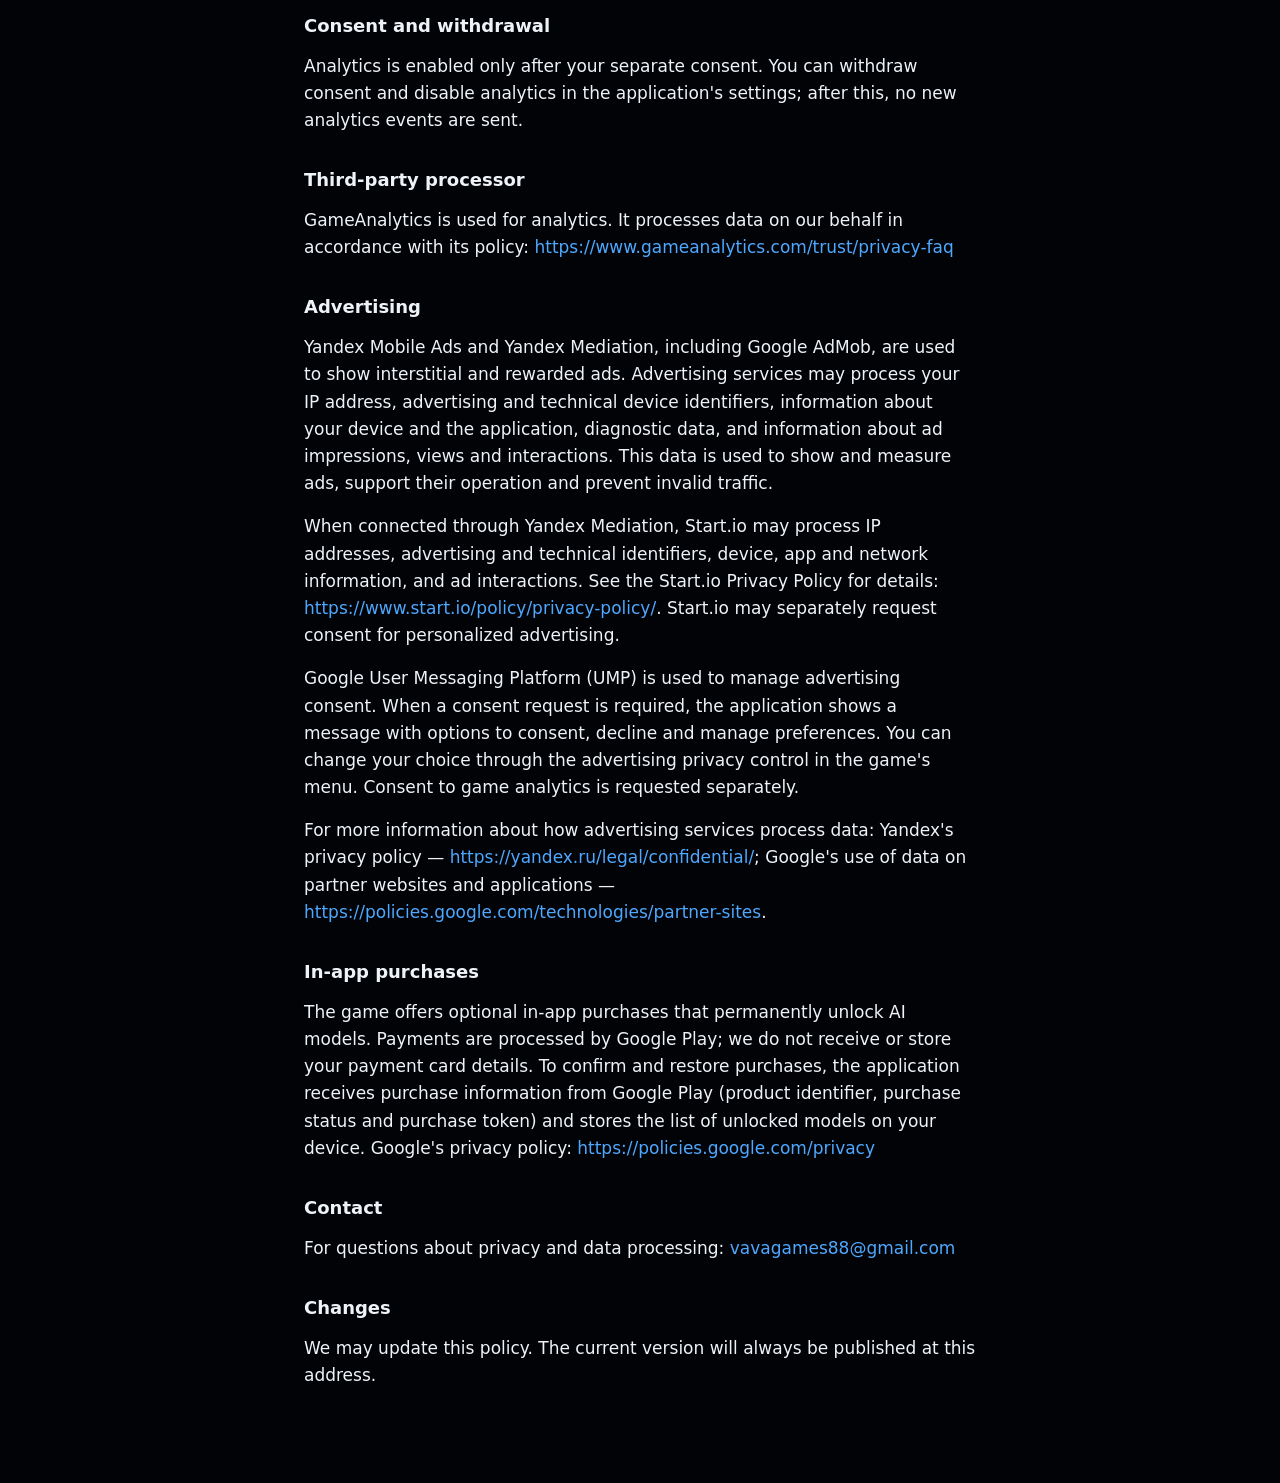
==== commit bd92a1cb: "Rebrand site to VAVA Games and add in-app purchases privacy section Co-Authored-By: Claude Opus 5.5 " ====
--- a/privacy/index.html
+++ b/privacy/index.html
@@ -4,13 +4,13 @@
   <meta charset="utf-8">
   <meta name="viewport" content="width=device-width, initial-scale=1">
   <title>Privacy Policy — AI Inc</title>
-  <meta name="description" content="Privacy Policy for AI Inc by A&amp;A Games.">
+  <meta name="description" content="Privacy Policy for AI Inc by VAVA Games.">
   <link rel="stylesheet" href="/styles.css">
 </head>
 <body>
   <div class="wrap">
     <header class="privacy-header">
-      <p class="brand"><a href="/">A&amp;A Games</a></p>
+      <p class="brand"><a href="/">VAVA Games</a></p>
       <a class="back" href="/">Home</a>
     </header>
 
@@ -21,7 +21,7 @@
         <h1>Privacy Policy — AI Inc</h1>
         <p class="effective-date">Effective date: 7 октября 2026 года</p>
 
-        <p>AI Inc («мы») — приложение для Android с идентификатором <code>dev.aagames.aiinc</code>.</p>
+        <p>AI Inc («мы») — приложение для Android разработчика VAVA Games с идентификатором <code>dev.aagames.aiinc</code>.</p>
 
         <h2>Какие данные обрабатываются</h2>
         <p>Аналитика выключена по умолчанию. Только после отдельного согласия игра передаёт в GameAnalytics анонимные события игрового процесса: начало и возобновление партии, стартовую страну, действия со способностями, стадии реакции, терминальные состояния и исход партии. Также могут передаваться технические сведения, необходимые для анализа ошибок и стабильности приложения.</p>
@@ -43,8 +43,11 @@
         <p>Для управления согласием на рекламу используется Google User Messaging Platform (UMP). Когда требуется запрос согласия, приложение показывает сообщение с вариантами согласия, отказа и настройки предпочтений. Изменить выбор можно через пункт управления рекламной конфиденциальностью в меню игры. Согласие на игровую аналитику запрашивается отдельно.</p>
         <p>Подробнее об обработке данных рекламными сервисами: политика конфиденциальности Яндекса — <a href="https://yandex.ru/legal/confidential/">https://yandex.ru/legal/confidential/</a>; использование данных Google на сайтах и в приложениях партнёров — <a href="https://policies.google.com/technologies/partner-sites">https://policies.google.com/technologies/partner-sites</a>.</p>
 
+        <h2>Покупки в приложении</h2>
+        <p>В игре есть необязательные покупки, которые навсегда открывают модели ИИ. Платежи обрабатывает Google Play; мы не получаем и не храним данные вашей банковской карты. Чтобы подтвердить и восстановить покупки, приложение получает от Google Play сведения о покупке (идентификатор товара, статус и токен покупки) и хранит список открытых моделей на вашем устройстве. Политика конфиденциальности Google: <a href="https://policies.google.com/privacy">https://policies.google.com/privacy</a></p>
+
         <h2>Контакты</h2>
-        <p>По вопросам конфиденциальности и обработки данных: <a href="mailto:aionvarvar@gmail.com">aionvarvar@gmail.com</a></p>
+        <p>По вопросам конфиденциальности и обработки данных: <a href="mailto:vavagames88@gmail.com">vavagames88@gmail.com</a></p>
 
         <h2>Изменения</h2>
         <p>Мы можем обновлять эту политику. Актуальная версия всегда будет опубликована по этому адресу.</p>
@@ -54,7 +57,7 @@
         <h1>Privacy Policy — AI Inc</h1>
         <p class="effective-date">Effective date: 7 October 2026</p>
 
-        <p>AI Inc ("we") is an Android application with the package identifier <code>dev.aagames.aiinc</code>.</p>
+        <p>AI Inc ("we") is an Android application by VAVA Games with the package identifier <code>dev.aagames.aiinc</code>.</p>
 
         <h2>What data is processed</h2>
         <p>Analytics is disabled by default. Only after you give separate consent does the game send anonymous gameplay events to GameAnalytics: starting and resuming a game, the starting country, ability actions, reaction stages, terminal states and game outcomes. Technical information needed to analyse errors and application stability may also be sent.</p>
@@ -76,8 +79,11 @@
         <p>Google User Messaging Platform (UMP) is used to manage advertising consent. When a consent request is required, the application shows a message with options to consent, decline and manage preferences. You can change your choice through the advertising privacy control in the game's menu. Consent to game analytics is requested separately.</p>
         <p>For more information about how advertising services process data: Yandex's privacy policy — <a href="https://yandex.ru/legal/confidential/">https://yandex.ru/legal/confidential/</a>; Google's use of data on partner websites and applications — <a href="https://policies.google.com/technologies/partner-sites">https://policies.google.com/technologies/partner-sites</a>.</p>
 
+        <h2>In-app purchases</h2>
+        <p>The game offers optional in-app purchases that permanently unlock AI models. Payments are processed by Google Play; we do not receive or store your payment card details. To confirm and restore purchases, the application receives purchase information from Google Play (product identifier, purchase status and purchase token) and stores the list of unlocked models on your device. Google's privacy policy: <a href="https://policies.google.com/privacy">https://policies.google.com/privacy</a></p>
+
         <h2>Contact</h2>
-        <p>For questions about privacy and data processing: <a href="mailto:aionvarvar@gmail.com">aionvarvar@gmail.com</a></p>
+        <p>For questions about privacy and data processing: <a href="mailto:vavagames88@gmail.com">vavagames88@gmail.com</a></p>
 
         <h2>Changes</h2>
         <p>We may update this policy. The current version will always be published at this address.</p>
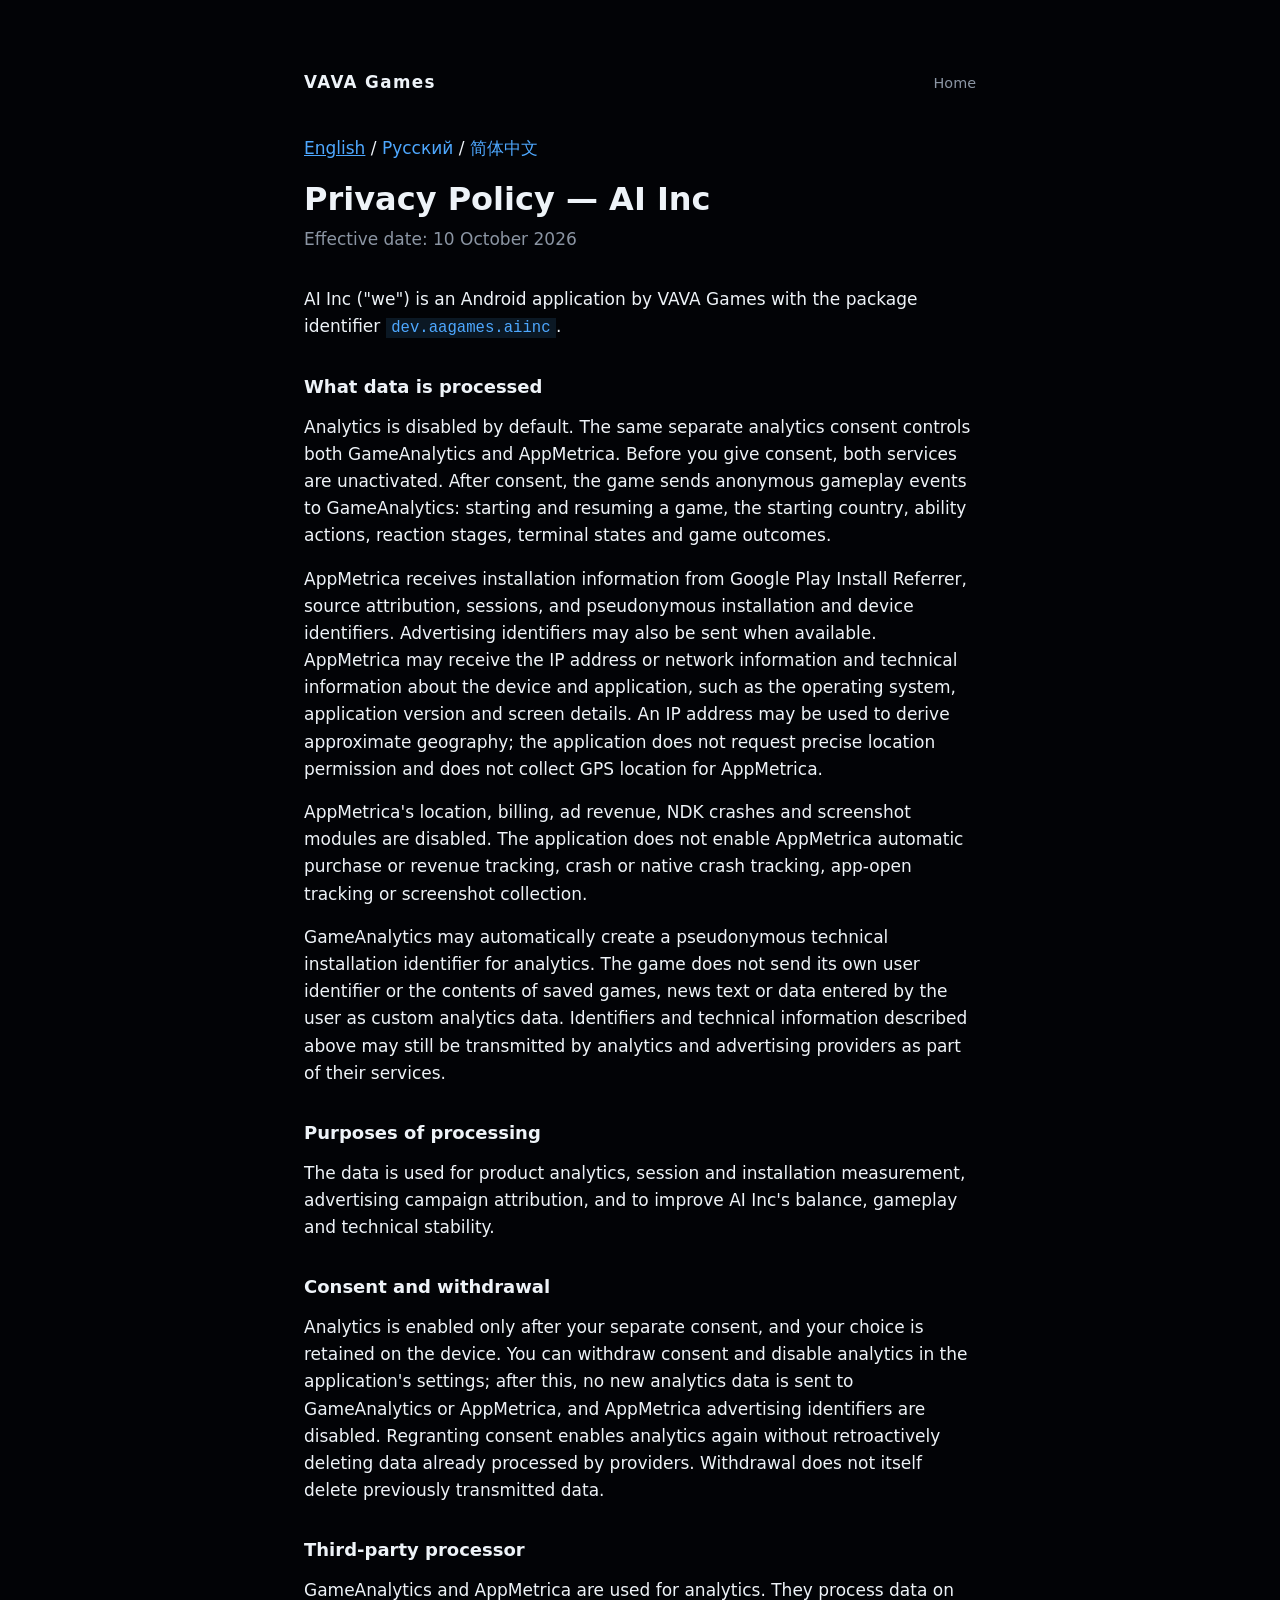
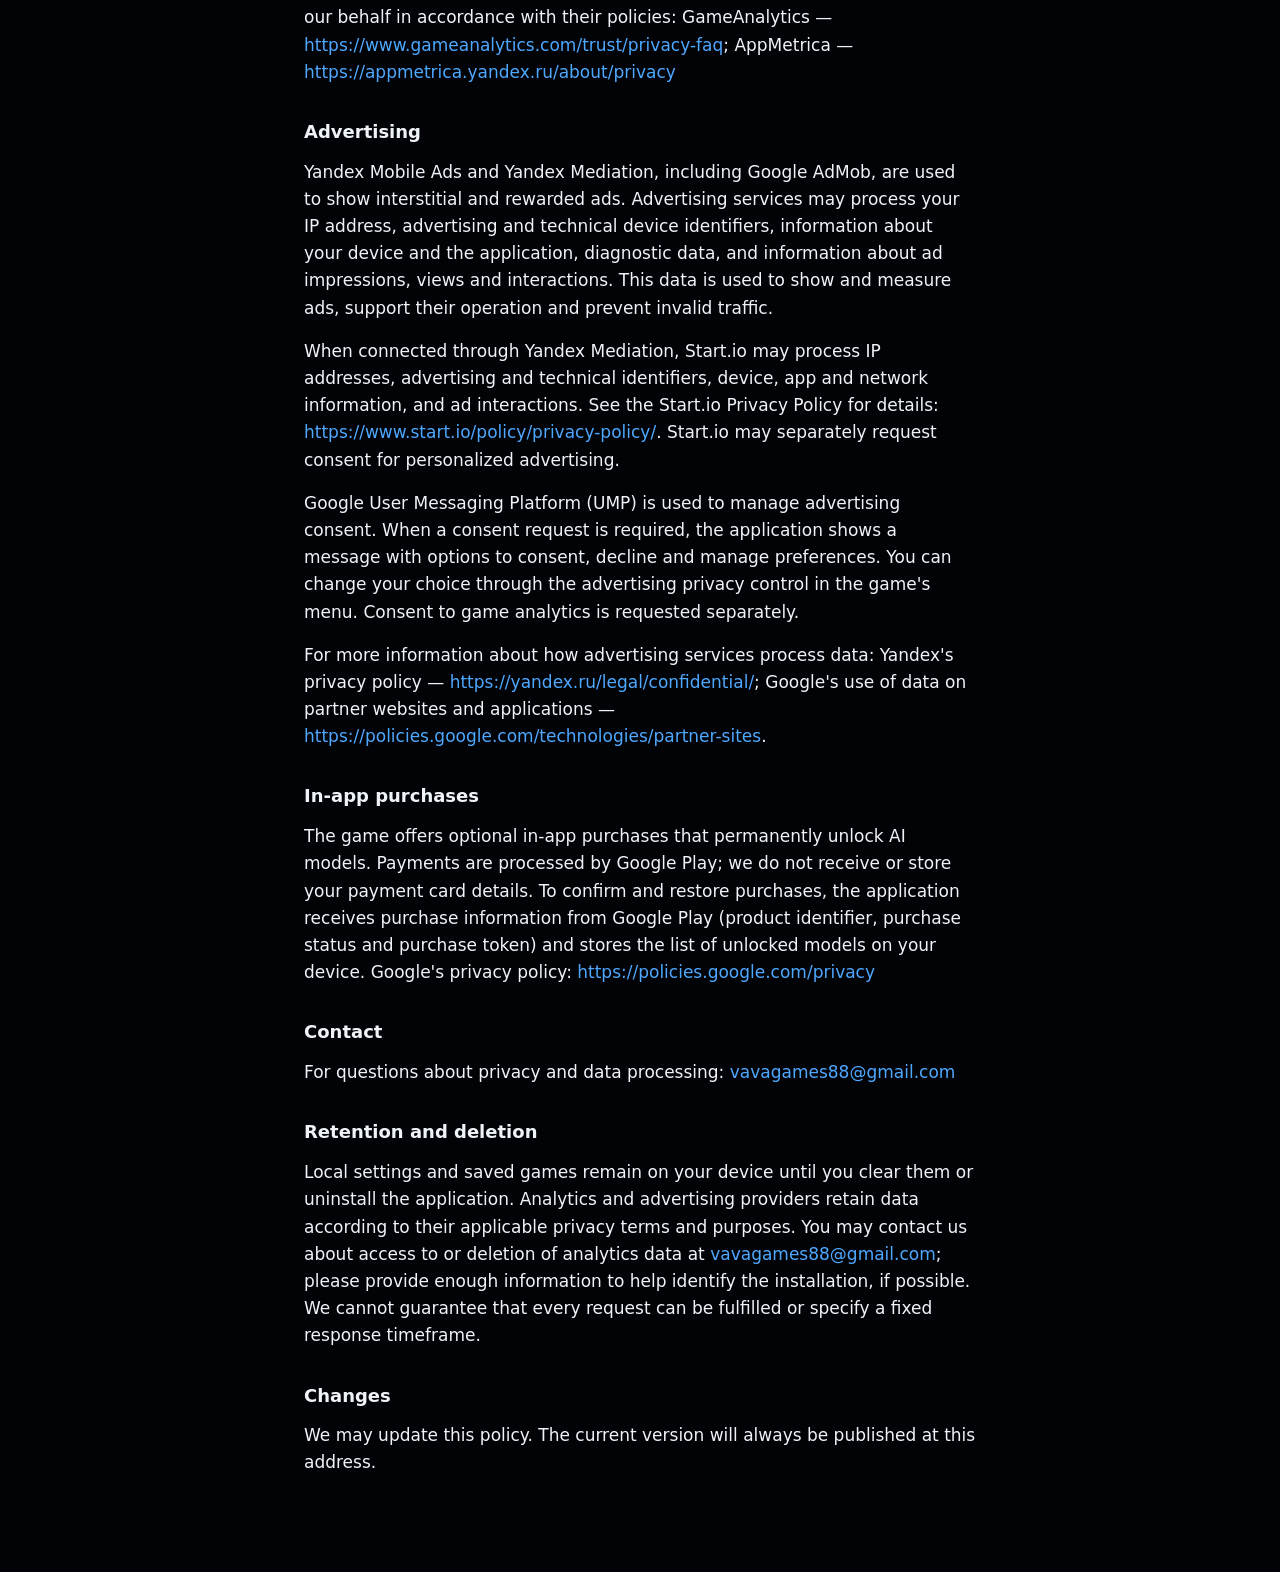
==== commit efb3aeff: "Update privacy policy for AppMetrica analytics" ====
--- a/privacy/index.html
+++ b/privacy/index.html
@@ -1,10 +1,10 @@
 <!DOCTYPE html>
-<html lang="ru">
+<html lang="en">
 <head>
   <meta charset="utf-8">
   <meta name="viewport" content="width=device-width, initial-scale=1">
   <title>Privacy Policy — AI Inc</title>
-  <meta name="description" content="Privacy Policy for AI Inc by VAVA Games.">
+  <meta name="description" content="Privacy Policy — AI Inc">
   <link rel="stylesheet" href="/styles.css">
 </head>
 <body>
@@ -13,78 +13,34 @@
       <p class="brand"><a href="/">VAVA Games</a></p>
       <a class="back" href="/">Home</a>
     </header>
-
     <main>
-      <p class="language-links"><a href="#ru">Русский</a> / <a href="#en">English</a></p>
-
-      <article id="ru" lang="ru">
+      <p class="language-links"><a href="/privacy/en/" aria-current="page"><u>English</u></a> / <a href="/privacy/ru/">Русский</a> / <a href="/privacy/zh-CN/">简体中文</a></p>
+      <article lang="en" style="overflow-wrap: anywhere;">
         <h1>Privacy Policy — AI Inc</h1>
-        <p class="effective-date">Effective date: 7 октября 2026 года</p>
-
-        <p>AI Inc («мы») — приложение для Android разработчика VAVA Games с идентификатором <code>dev.aagames.aiinc</code>.</p>
-
-        <h2>Какие данные обрабатываются</h2>
-        <p>Аналитика выключена по умолчанию. Только после отдельного согласия игра передаёт в GameAnalytics анонимные события игрового процесса: начало и возобновление партии, стартовую страну, действия со способностями, стадии реакции, терминальные состояния и исход партии. Также могут передаваться технические сведения, необходимые для анализа ошибок и стабильности приложения.</p>
-        <p>GameAnalytics автоматически создаёт псевдонимный технический идентификатор установки для работы аналитики. Игра не передаёт в сервис собственный пользовательский идентификатор.</p>
-        <p>Мы не передаём содержимое сохранений, тексты новостей или введённые пользователем данные.</p>
-
-        <h2>Цели обработки</h2>
-        <p>Данные используются для улучшения баланса, игрового процесса и технической стабильности AI Inc.</p>
-
-        <h2>Согласие и отказ</h2>
-        <p>Аналитика включается только после вашего отдельного согласия. Вы можете отозвать согласие и отключить аналитику в настройках приложения; после этого новые аналитические события не отправляются.</p>
-
-        <h2>Сторонний обработчик</h2>
-        <p>Для аналитики используется GameAnalytics. Он обрабатывает данные от нашего имени в соответствии со своей политикой: <a href="https://www.gameanalytics.com/trust/privacy-faq">https://www.gameanalytics.com/trust/privacy-faq</a></p>
-
-        <h2>Реклама</h2>
-        <p>Для показа межстраничной рекламы и рекламы с вознаграждением используются Yandex Mobile Ads и Yandex Mediation, включая Google AdMob. Рекламные сервисы могут обрабатывать IP-адрес, рекламные и технические идентификаторы устройства, сведения об устройстве и приложении, диагностические данные, а также информацию о показах, просмотрах и взаимодействиях с рекламой. Эти данные используются для показа и измерения рекламы, обеспечения её работы и предотвращения недействительного трафика.</p>
-        <p>При подключении Start.io через Yandex Mediation эта рекламная сеть может обрабатывать IP-адрес, рекламные и технические идентификаторы, сведения об устройстве, приложении и сети, а также взаимодействиях с рекламой. Подробнее — в политике конфиденциальности Start.io: <a href="https://www.start.io/policy/privacy-policy/">https://www.start.io/policy/privacy-policy/</a>. Start.io может отдельно запросить согласие на персонализацию рекламы.</p>
-        <p>Для управления согласием на рекламу используется Google User Messaging Platform (UMP). Когда требуется запрос согласия, приложение показывает сообщение с вариантами согласия, отказа и настройки предпочтений. Изменить выбор можно через пункт управления рекламной конфиденциальностью в меню игры. Согласие на игровую аналитику запрашивается отдельно.</p>
-        <p>Подробнее об обработке данных рекламными сервисами: политика конфиденциальности Яндекса — <a href="https://yandex.ru/legal/confidential/">https://yandex.ru/legal/confidential/</a>; использование данных Google на сайтах и в приложениях партнёров — <a href="https://policies.google.com/technologies/partner-sites">https://policies.google.com/technologies/partner-sites</a>.</p>
-
-        <h2>Покупки в приложении</h2>
-        <p>В игре есть необязательные покупки, которые навсегда открывают модели ИИ. Платежи обрабатывает Google Play; мы не получаем и не храним данные вашей банковской карты. Чтобы подтвердить и восстановить покупки, приложение получает от Google Play сведения о покупке (идентификатор товара, статус и токен покупки) и хранит список открытых моделей на вашем устройстве. Политика конфиденциальности Google: <a href="https://policies.google.com/privacy">https://policies.google.com/privacy</a></p>
-
-        <h2>Контакты</h2>
-        <p>По вопросам конфиденциальности и обработки данных: <a href="mailto:vavagames88@gmail.com">vavagames88@gmail.com</a></p>
-
-        <h2>Изменения</h2>
-        <p>Мы можем обновлять эту политику. Актуальная версия всегда будет опубликована по этому адресу.</p>
-      </article>
-
-      <article id="en" lang="en">
-        <h1>Privacy Policy — AI Inc</h1>
-        <p class="effective-date">Effective date: 7 October 2026</p>
-
+        <p class="effective-date">Effective date: 10 October 2026</p>
         <p>AI Inc ("we") is an Android application by VAVA Games with the package identifier <code>dev.aagames.aiinc</code>.</p>
-
         <h2>What data is processed</h2>
-        <p>Analytics is disabled by default. Only after you give separate consent does the game send anonymous gameplay events to GameAnalytics: starting and resuming a game, the starting country, ability actions, reaction stages, terminal states and game outcomes. Technical information needed to analyse errors and application stability may also be sent.</p>
-        <p>GameAnalytics automatically creates a pseudonymous technical installation identifier for analytics. The game does not send its own user identifier to the service.</p>
-        <p>We do not transmit the contents of saved games, news text or data entered by the user.</p>
-
+        <p>Analytics is disabled by default. The same separate analytics consent controls both GameAnalytics and AppMetrica. Before you give consent, both services are unactivated. After consent, the game sends anonymous gameplay events to GameAnalytics: starting and resuming a game, the starting country, ability actions, reaction stages, terminal states and game outcomes.</p>
+        <p>AppMetrica receives installation information from Google Play Install Referrer, source attribution, sessions, and pseudonymous installation and device identifiers. Advertising identifiers may also be sent when available. AppMetrica may receive the IP address or network information and technical information about the device and application, such as the operating system, application version and screen details. An IP address may be used to derive approximate geography; the application does not request precise location permission and does not collect GPS location for AppMetrica.</p>
+        <p>AppMetrica's location, billing, ad revenue, NDK crashes and screenshot modules are disabled. The application does not enable AppMetrica automatic purchase or revenue tracking, crash or native crash tracking, app-open tracking or screenshot collection.</p>
+        <p>GameAnalytics may automatically create a pseudonymous technical installation identifier for analytics. The game does not send its own user identifier or the contents of saved games, news text or data entered by the user as custom analytics data. Identifiers and technical information described above may still be transmitted by analytics and advertising providers as part of their services.</p>
         <h2>Purposes of processing</h2>
-        <p>The data is used to improve AI Inc's balance, gameplay and technical stability.</p>
-
+        <p>The data is used for product analytics, session and installation measurement, advertising campaign attribution, and to improve AI Inc's balance, gameplay and technical stability.</p>
         <h2>Consent and withdrawal</h2>
-        <p>Analytics is enabled only after your separate consent. You can withdraw consent and disable analytics in the application's settings; after this, no new analytics events are sent.</p>
-
+        <p>Analytics is enabled only after your separate consent, and your choice is retained on the device. You can withdraw consent and disable analytics in the application's settings; after this, no new analytics data is sent to GameAnalytics or AppMetrica, and AppMetrica advertising identifiers are disabled. Regranting consent enables analytics again without retroactively deleting data already processed by providers. Withdrawal does not itself delete previously transmitted data.</p>
         <h2>Third-party processor</h2>
-        <p>GameAnalytics is used for analytics. It processes data on our behalf in accordance with its policy: <a href="https://www.gameanalytics.com/trust/privacy-faq">https://www.gameanalytics.com/trust/privacy-faq</a></p>
-
+        <p>GameAnalytics and AppMetrica are used for analytics. They process data on our behalf in accordance with their policies: GameAnalytics — <a href="https://www.gameanalytics.com/trust/privacy-faq">https://www.gameanalytics.com/trust/privacy-faq</a>; AppMetrica — <a href="https://appmetrica.yandex.ru/about/privacy">https://appmetrica.yandex.ru/about/privacy</a></p>
         <h2>Advertising</h2>
         <p>Yandex Mobile Ads and Yandex Mediation, including Google AdMob, are used to show interstitial and rewarded ads. Advertising services may process your IP address, advertising and technical device identifiers, information about your device and the application, diagnostic data, and information about ad impressions, views and interactions. This data is used to show and measure ads, support their operation and prevent invalid traffic.</p>
         <p>When connected through Yandex Mediation, Start.io may process IP addresses, advertising and technical identifiers, device, app and network information, and ad interactions. See the Start.io Privacy Policy for details: <a href="https://www.start.io/policy/privacy-policy/">https://www.start.io/policy/privacy-policy/</a>. Start.io may separately request consent for personalized advertising.</p>
         <p>Google User Messaging Platform (UMP) is used to manage advertising consent. When a consent request is required, the application shows a message with options to consent, decline and manage preferences. You can change your choice through the advertising privacy control in the game's menu. Consent to game analytics is requested separately.</p>
         <p>For more information about how advertising services process data: Yandex's privacy policy — <a href="https://yandex.ru/legal/confidential/">https://yandex.ru/legal/confidential/</a>; Google's use of data on partner websites and applications — <a href="https://policies.google.com/technologies/partner-sites">https://policies.google.com/technologies/partner-sites</a>.</p>
-
         <h2>In-app purchases</h2>
         <p>The game offers optional in-app purchases that permanently unlock AI models. Payments are processed by Google Play; we do not receive or store your payment card details. To confirm and restore purchases, the application receives purchase information from Google Play (product identifier, purchase status and purchase token) and stores the list of unlocked models on your device. Google's privacy policy: <a href="https://policies.google.com/privacy">https://policies.google.com/privacy</a></p>
-
         <h2>Contact</h2>
         <p>For questions about privacy and data processing: <a href="mailto:vavagames88@gmail.com">vavagames88@gmail.com</a></p>
-
+        <h2>Retention and deletion</h2>
+        <p>Local settings and saved games remain on your device until you clear them or uninstall the application. Analytics and advertising providers retain data according to their applicable privacy terms and purposes. You may contact us about access to or deletion of analytics data at <a href="mailto:vavagames88@gmail.com">vavagames88@gmail.com</a>; please provide enough information to help identify the installation, if possible. We cannot guarantee that every request can be fulfilled or specify a fixed response timeframe.</p>
         <h2>Changes</h2>
         <p>We may update this policy. The current version will always be published at this address.</p>
       </article>
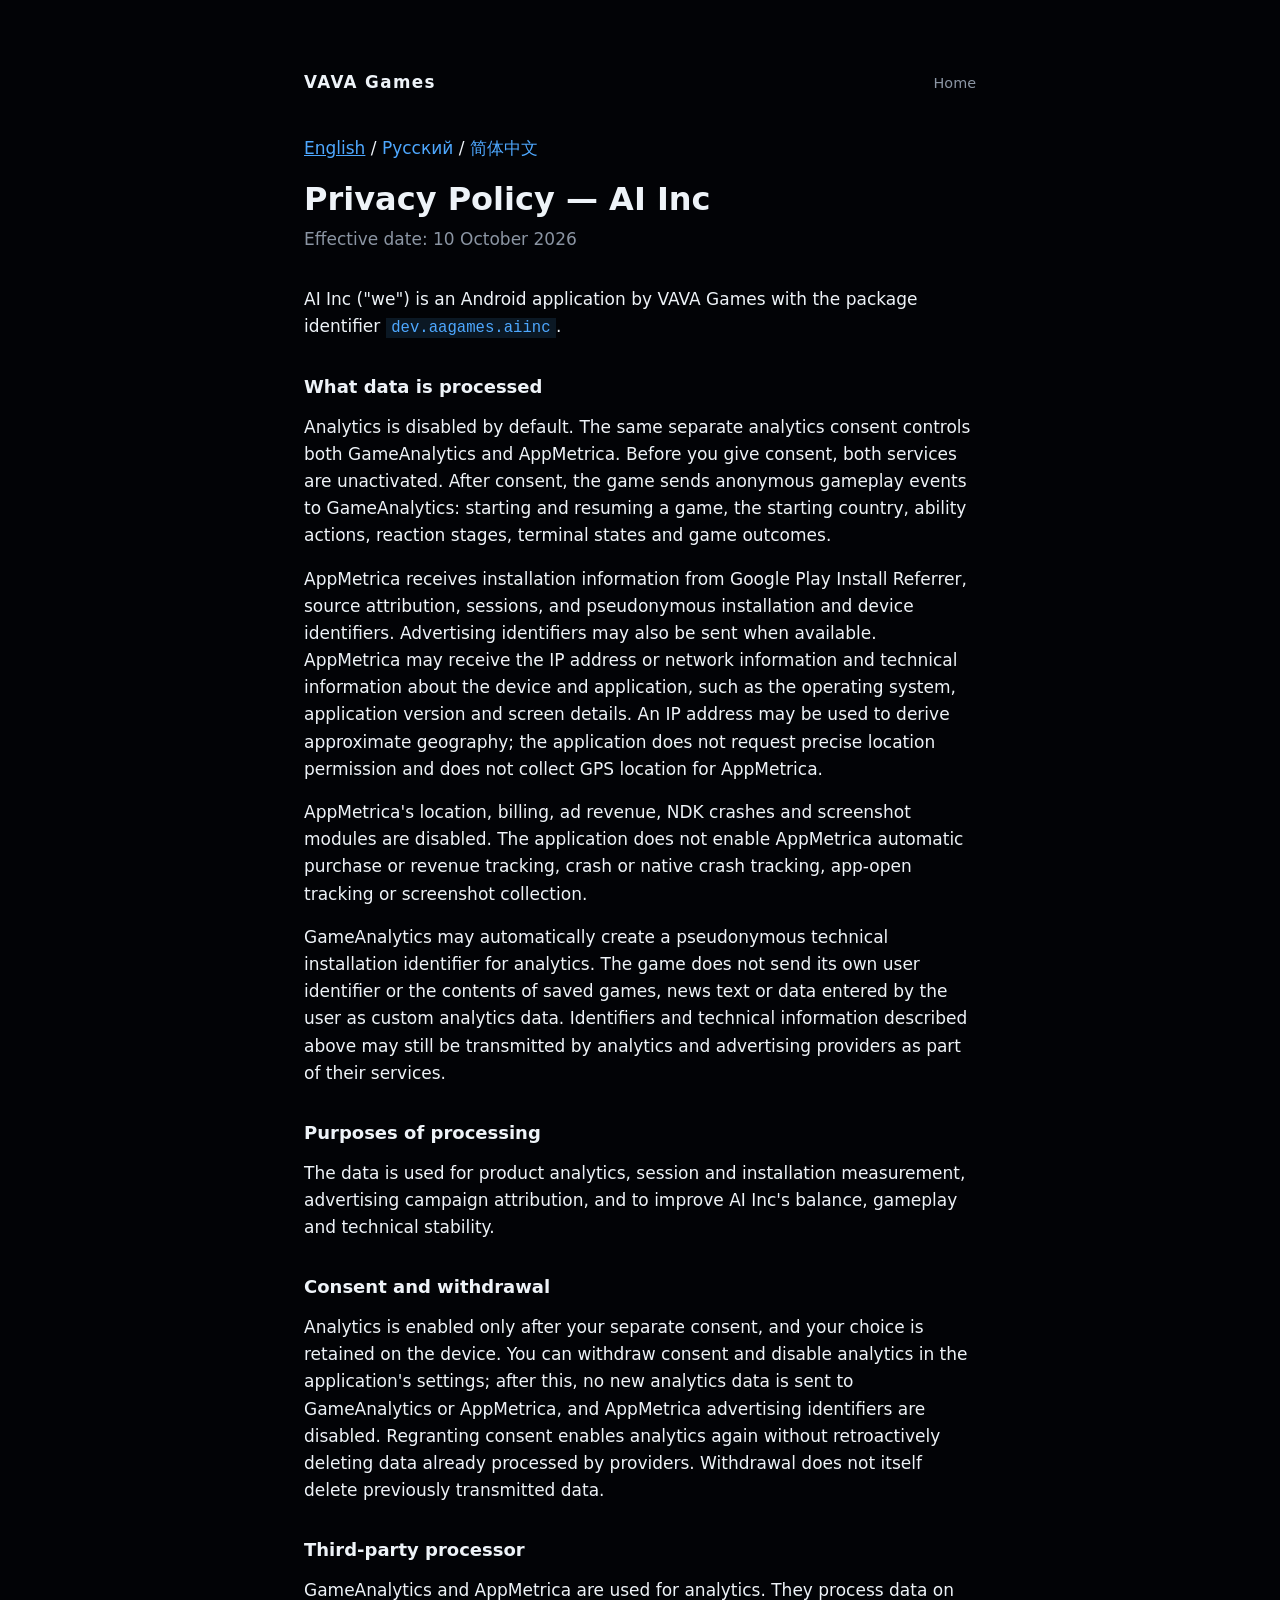
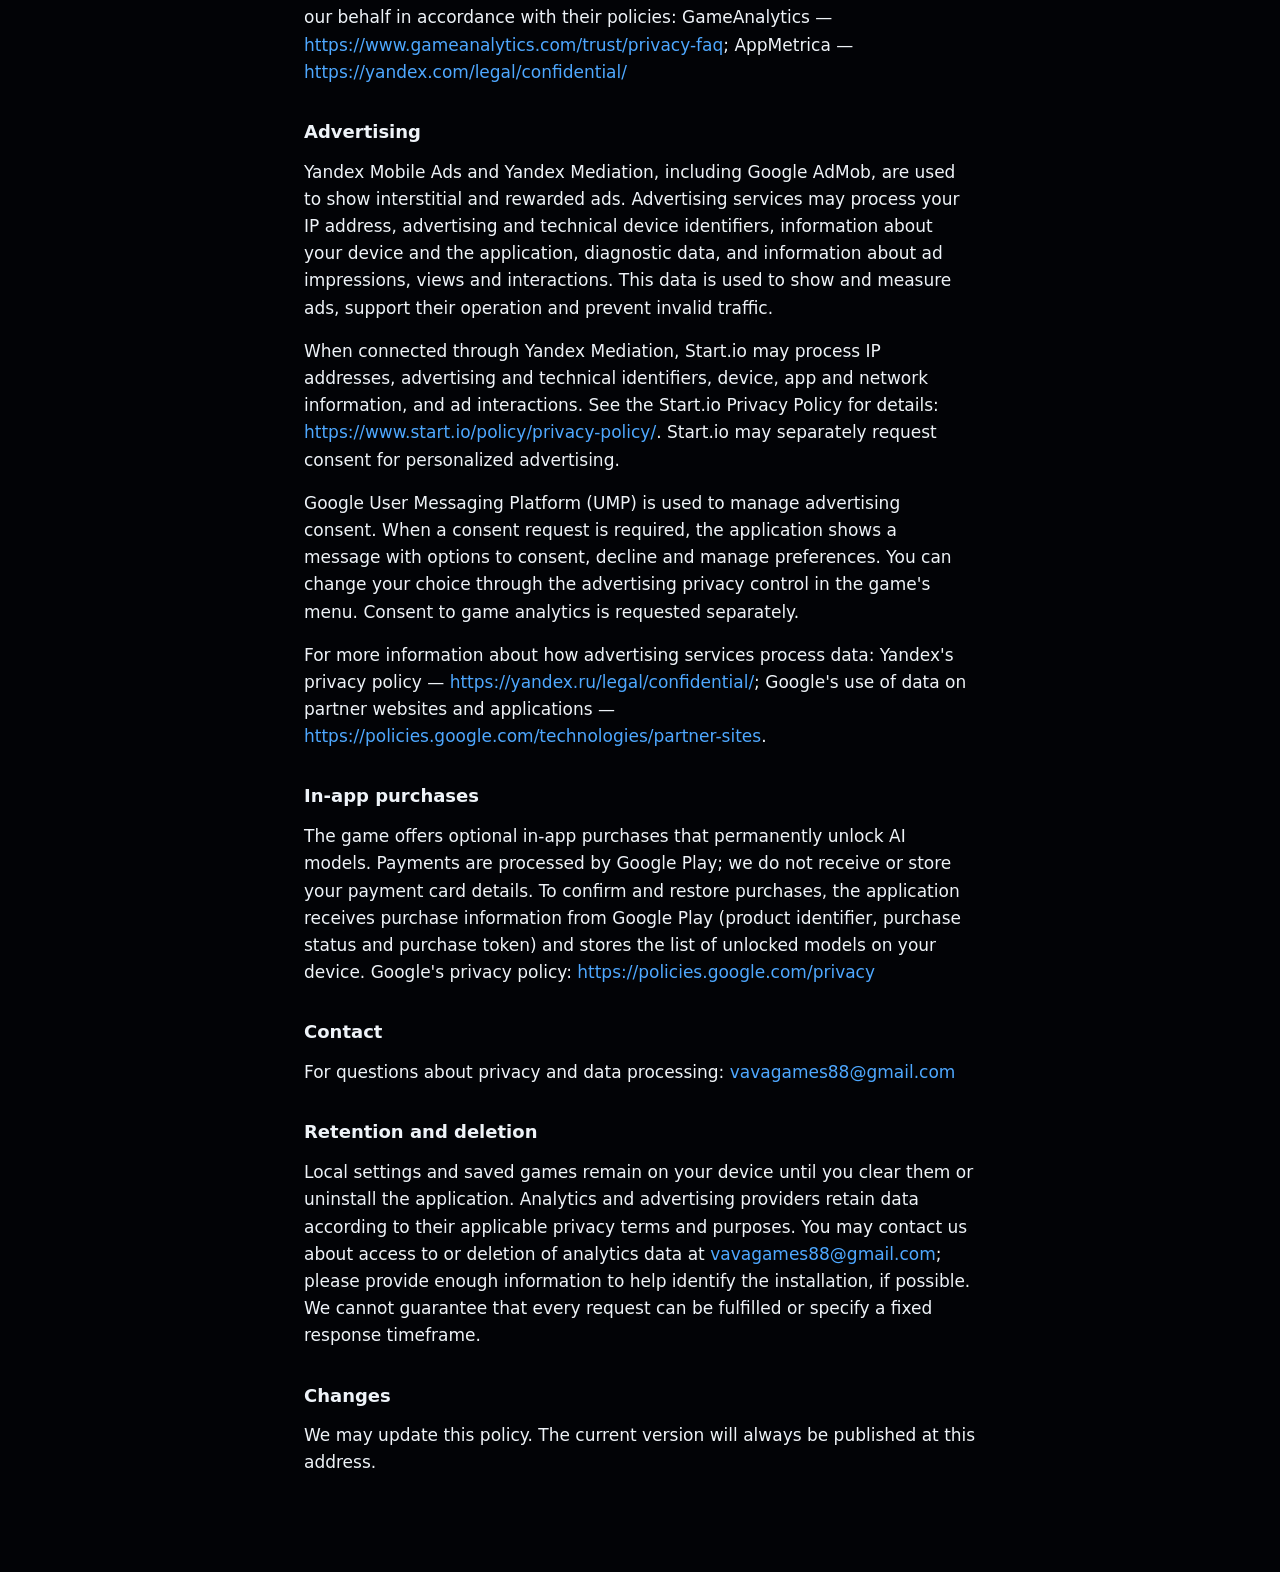
==== commit 77e8d1ae: "Update privacy link labels" ====
--- a/privacy/index.html
+++ b/privacy/index.html
@@ -29,7 +29,7 @@
         <h2>Consent and withdrawal</h2>
         <p>Analytics is enabled only after your separate consent, and your choice is retained on the device. You can withdraw consent and disable analytics in the application's settings; after this, no new analytics data is sent to GameAnalytics or AppMetrica, and AppMetrica advertising identifiers are disabled. Regranting consent enables analytics again without retroactively deleting data already processed by providers. Withdrawal does not itself delete previously transmitted data.</p>
         <h2>Third-party processor</h2>
-        <p>GameAnalytics and AppMetrica are used for analytics. They process data on our behalf in accordance with their policies: GameAnalytics — <a href="https://www.gameanalytics.com/trust/privacy-faq">https://www.gameanalytics.com/trust/privacy-faq</a>; AppMetrica — <a href="https://appmetrica.yandex.ru/about/privacy">https://appmetrica.yandex.ru/about/privacy</a></p>
+        <p>GameAnalytics and AppMetrica are used for analytics. They process data on our behalf in accordance with their policies: GameAnalytics — <a href="https://www.gameanalytics.com/trust/privacy-faq">https://www.gameanalytics.com/trust/privacy-faq</a>; AppMetrica — <a href="https://yandex.com/legal/confidential/">https://yandex.com/legal/confidential/</a></p>
         <h2>Advertising</h2>
         <p>Yandex Mobile Ads and Yandex Mediation, including Google AdMob, are used to show interstitial and rewarded ads. Advertising services may process your IP address, advertising and technical device identifiers, information about your device and the application, diagnostic data, and information about ad impressions, views and interactions. This data is used to show and measure ads, support their operation and prevent invalid traffic.</p>
         <p>When connected through Yandex Mediation, Start.io may process IP addresses, advertising and technical identifiers, device, app and network information, and ad interactions. See the Start.io Privacy Policy for details: <a href="https://www.start.io/policy/privacy-policy/">https://www.start.io/policy/privacy-policy/</a>. Start.io may separately request consent for personalized advertising.</p>
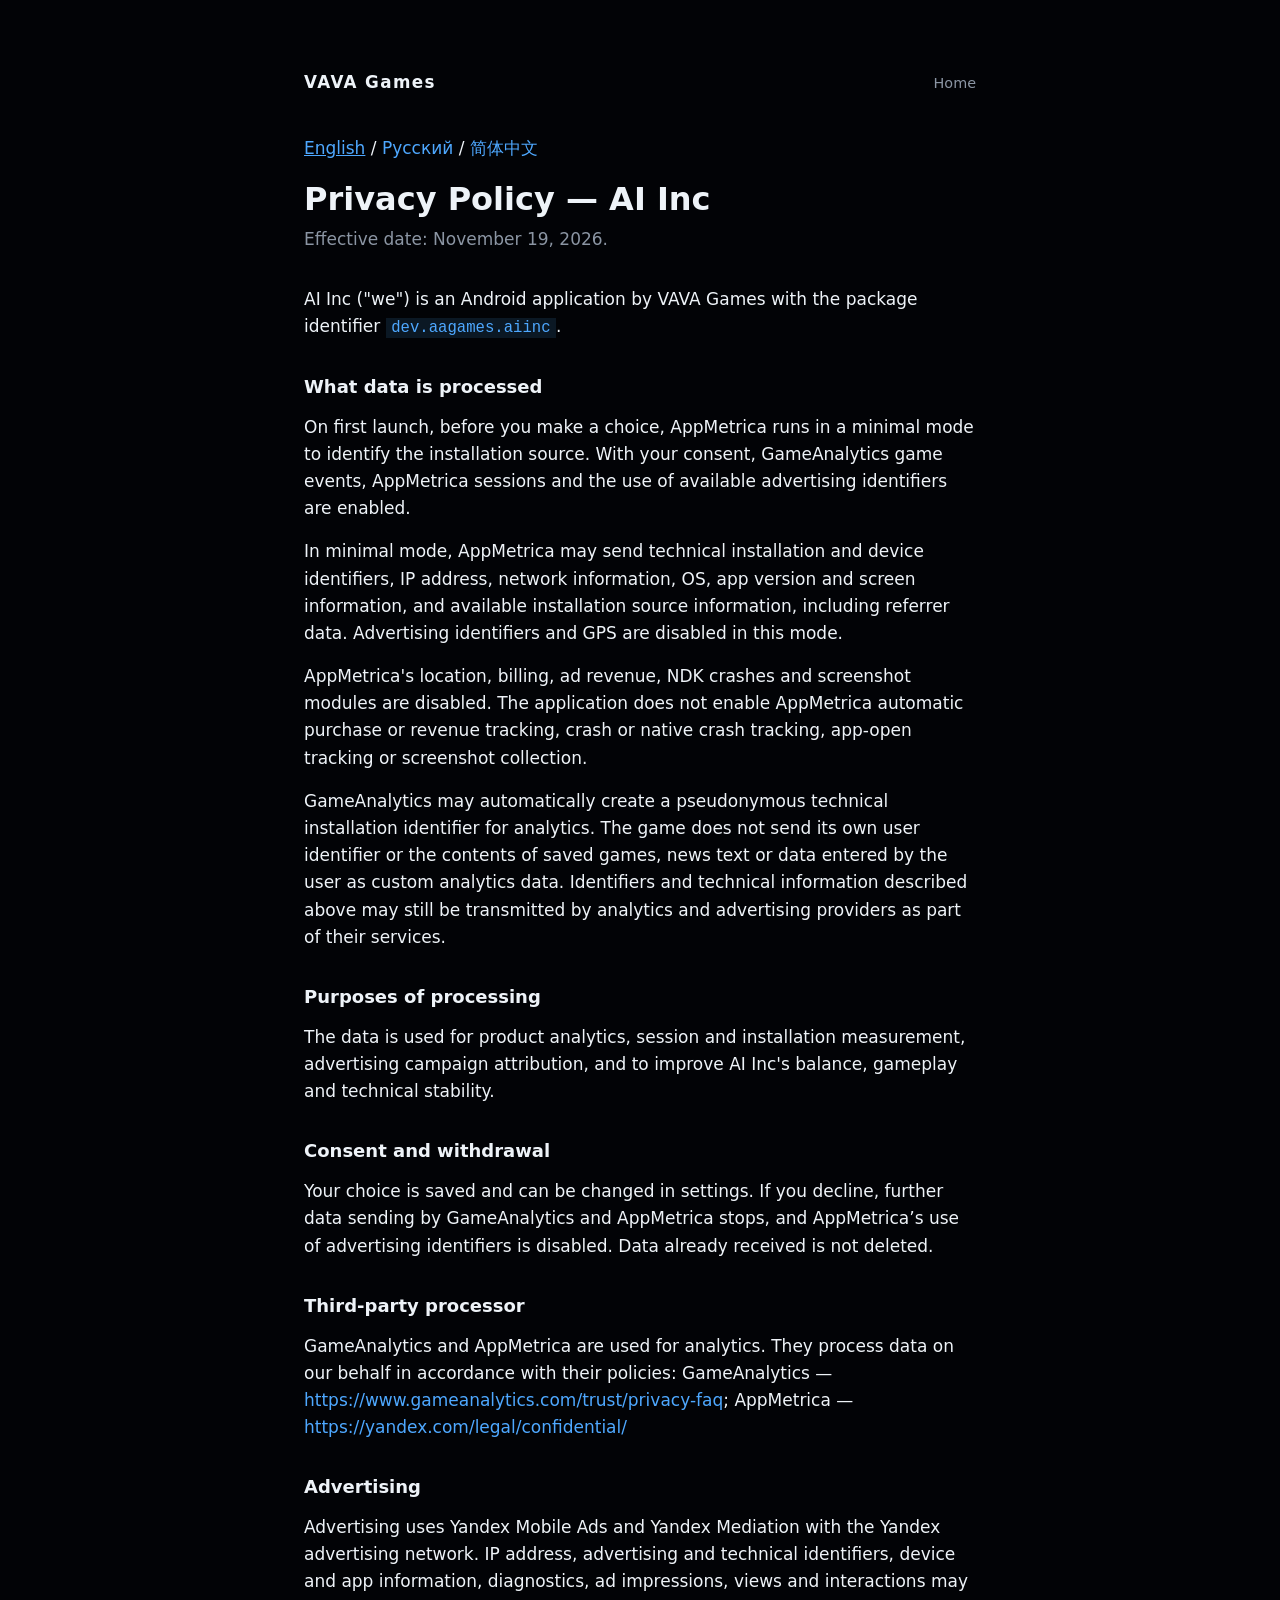
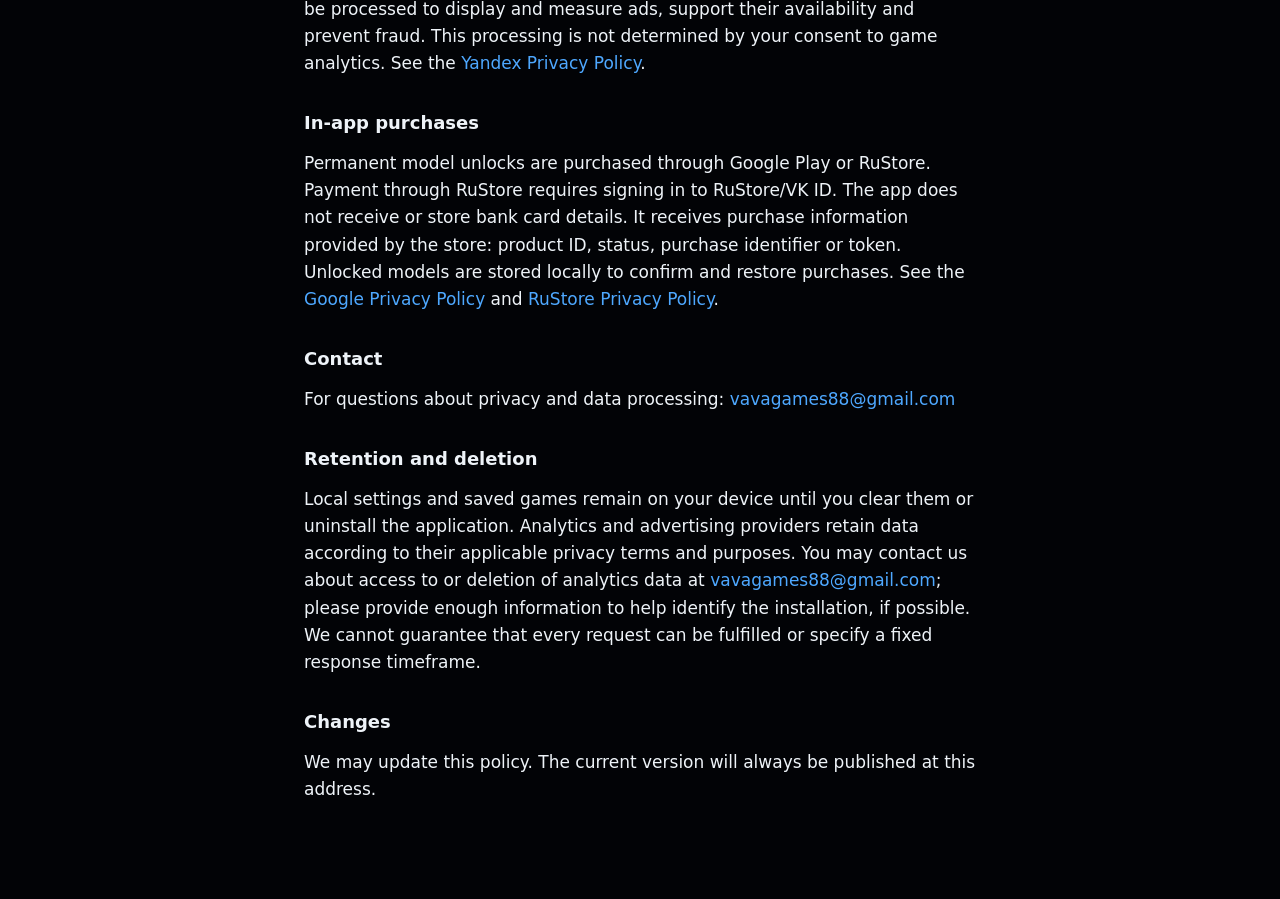
==== commit 2716156a: "Update privacy policy for release 1.1.17" ====
--- a/privacy/index.html
+++ b/privacy/index.html
@@ -17,26 +17,23 @@
       <p class="language-links"><a href="/privacy/en/" aria-current="page"><u>English</u></a> / <a href="/privacy/ru/">Русский</a> / <a href="/privacy/zh-CN/">简体中文</a></p>
       <article lang="en" style="overflow-wrap: anywhere;">
         <h1>Privacy Policy — AI Inc</h1>
-        <p class="effective-date">Effective date: 10 October 2026</p>
+        <p class="effective-date">Effective date: November 19, 2026.</p>
         <p>AI Inc ("we") is an Android application by VAVA Games with the package identifier <code>dev.aagames.aiinc</code>.</p>
         <h2>What data is processed</h2>
-        <p>Analytics is disabled by default. The same separate analytics consent controls both GameAnalytics and AppMetrica. Before you give consent, both services are unactivated. After consent, the game sends anonymous gameplay events to GameAnalytics: starting and resuming a game, the starting country, ability actions, reaction stages, terminal states and game outcomes.</p>
-        <p>AppMetrica receives installation information from Google Play Install Referrer, source attribution, sessions, and pseudonymous installation and device identifiers. Advertising identifiers may also be sent when available. AppMetrica may receive the IP address or network information and technical information about the device and application, such as the operating system, application version and screen details. An IP address may be used to derive approximate geography; the application does not request precise location permission and does not collect GPS location for AppMetrica.</p>
+        <p>On first launch, before you make a choice, AppMetrica runs in a minimal mode to identify the installation source. With your consent, GameAnalytics game events, AppMetrica sessions and the use of available advertising identifiers are enabled.</p>
+        <p>In minimal mode, AppMetrica may send technical installation and device identifiers, IP address, network information, OS, app version and screen information, and available installation source information, including referrer data. Advertising identifiers and GPS are disabled in this mode.</p>
         <p>AppMetrica's location, billing, ad revenue, NDK crashes and screenshot modules are disabled. The application does not enable AppMetrica automatic purchase or revenue tracking, crash or native crash tracking, app-open tracking or screenshot collection.</p>
         <p>GameAnalytics may automatically create a pseudonymous technical installation identifier for analytics. The game does not send its own user identifier or the contents of saved games, news text or data entered by the user as custom analytics data. Identifiers and technical information described above may still be transmitted by analytics and advertising providers as part of their services.</p>
         <h2>Purposes of processing</h2>
         <p>The data is used for product analytics, session and installation measurement, advertising campaign attribution, and to improve AI Inc's balance, gameplay and technical stability.</p>
         <h2>Consent and withdrawal</h2>
-        <p>Analytics is enabled only after your separate consent, and your choice is retained on the device. You can withdraw consent and disable analytics in the application's settings; after this, no new analytics data is sent to GameAnalytics or AppMetrica, and AppMetrica advertising identifiers are disabled. Regranting consent enables analytics again without retroactively deleting data already processed by providers. Withdrawal does not itself delete previously transmitted data.</p>
+        <p>Your choice is saved and can be changed in settings. If you decline, further data sending by GameAnalytics and AppMetrica stops, and AppMetrica’s use of advertising identifiers is disabled. Data already received is not deleted.</p>
         <h2>Third-party processor</h2>
         <p>GameAnalytics and AppMetrica are used for analytics. They process data on our behalf in accordance with their policies: GameAnalytics — <a href="https://www.gameanalytics.com/trust/privacy-faq">https://www.gameanalytics.com/trust/privacy-faq</a>; AppMetrica — <a href="https://yandex.com/legal/confidential/">https://yandex.com/legal/confidential/</a></p>
         <h2>Advertising</h2>
-        <p>Yandex Mobile Ads and Yandex Mediation, including Google AdMob, are used to show interstitial and rewarded ads. Advertising services may process your IP address, advertising and technical device identifiers, information about your device and the application, diagnostic data, and information about ad impressions, views and interactions. This data is used to show and measure ads, support their operation and prevent invalid traffic.</p>
-        <p>When connected through Yandex Mediation, Start.io may process IP addresses, advertising and technical identifiers, device, app and network information, and ad interactions. See the Start.io Privacy Policy for details: <a href="https://www.start.io/policy/privacy-policy/">https://www.start.io/policy/privacy-policy/</a>. Start.io may separately request consent for personalized advertising.</p>
-        <p>Google User Messaging Platform (UMP) is used to manage advertising consent. When a consent request is required, the application shows a message with options to consent, decline and manage preferences. You can change your choice through the advertising privacy control in the game's menu. Consent to game analytics is requested separately.</p>
-        <p>For more information about how advertising services process data: Yandex's privacy policy — <a href="https://yandex.ru/legal/confidential/">https://yandex.ru/legal/confidential/</a>; Google's use of data on partner websites and applications — <a href="https://policies.google.com/technologies/partner-sites">https://policies.google.com/technologies/partner-sites</a>.</p>
+        <p>Advertising uses Yandex Mobile Ads and Yandex Mediation with the Yandex advertising network. IP address, advertising and technical identifiers, device and app information, diagnostics, ad impressions, views and interactions may be processed to display and measure ads, support their availability and prevent fraud. This processing is not determined by your consent to game analytics. See the <a href="https://yandex.ru/legal/confidential/">Yandex Privacy Policy</a>.</p>
         <h2>In-app purchases</h2>
-        <p>The game offers optional in-app purchases that permanently unlock AI models. Payments are processed by Google Play; we do not receive or store your payment card details. To confirm and restore purchases, the application receives purchase information from Google Play (product identifier, purchase status and purchase token) and stores the list of unlocked models on your device. Google's privacy policy: <a href="https://policies.google.com/privacy">https://policies.google.com/privacy</a></p>
+        <p>Permanent model unlocks are purchased through Google Play or RuStore. Payment through RuStore requires signing in to RuStore/VK ID. The app does not receive or store bank card details. It receives purchase information provided by the store: product ID, status, purchase identifier or token. Unlocked models are stored locally to confirm and restore purchases. See the <a href="https://policies.google.com/privacy">Google Privacy Policy</a> and <a href="https://www.rustore.ru/help/legal/privacy-policy-users">RuStore Privacy Policy</a>.</p>
         <h2>Contact</h2>
         <p>For questions about privacy and data processing: <a href="mailto:vavagames88@gmail.com">vavagames88@gmail.com</a></p>
         <h2>Retention and deletion</h2>
